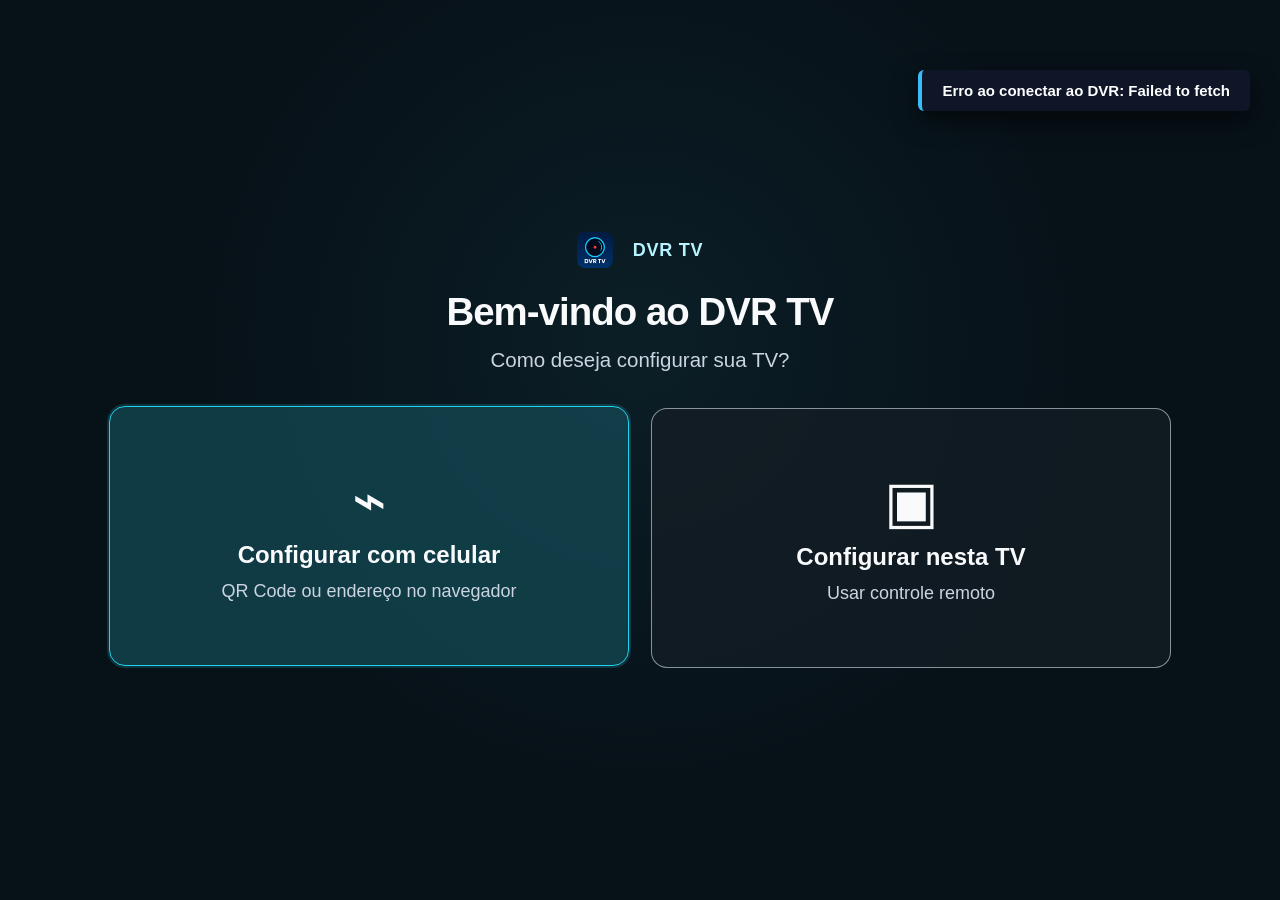
==== index.html @ 320e4579 "feat: menu lateral com icones vetoriais (anexo 1) e expansao completa com realce ciano (anexo 2)" ====
<!DOCTYPE html>
<html lang="pt-BR">
<head>
    <meta charset="UTF-8">
    <meta name="viewport" content="width=1920, height=1080, initial-scale=1.0, user-scalable=no">
    <title>DVR TV - Samsung Smart TV</title>
    <link rel="stylesheet" href="css/style.css">
</head>
<body>
    <!-- Cabeçalho Superior Translúcido Estilo Netflix (Auto-ocultável) -->
    <header class="app-header overlay-header visible" id="app-header">
        <div class="header-left">
            <div class="app-logo-badge" title="DVR TV" aria-label="DVR TV"><img src="images/logo.png" class="app-logo-img" alt="DVR TV"></div>
            <h1 id="dvr-title" class="dvr-title">DVR01Casa • iDS-7216HQHI-M1/XT</h1>
            <div class="connection-status-pill">
                <span id="status-dot" class="status-dot connecting"></span>
                <span id="status-label" class="status-label">Conectando...</span>
                <span id="bandwidth-label" class="bandwidth-label">• 0 KB/s</span>
                <span id="pagination-pill" class="pagination-pill" style="display: none;">Pág. 1/1</span>
            </div>
        </div>
        <div class="header-right">
            <div class="clock-widget">
                <div id="clock-time" class="clock-time">--:--:--</div>
                <div id="clock-date" class="clock-date">--</div>
            </div>
        </div>
    </header>

    <!-- Primeiro acesso: não renderiza câmeras por trás desta etapa -->
    <section id="onboarding-screen" class="onboarding-screen" aria-label="Primeiro acesso">
        <div class="onboarding-brand"><img src="images/logo.png" class="onboarding-logo-img" alt="DVR TV"><span>DVR TV</span></div>
        <h2>Bem-vindo ao DVR TV</h2>
        <p>Como deseja configurar sua TV?</p>
        <div class="onboarding-options">
            <button id="onboarding-mobile" class="onboarding-option is-focused" type="button" tabindex="0">
                <span class="onboarding-option-icon">⌁</span>
                <span class="onboarding-option-title">Configurar com celular</span>
                <span class="onboarding-option-desc">QR Code ou endereço no navegador</span>
            </button>
            <button id="onboarding-tv" class="onboarding-option" type="button" tabindex="0">
                <span class="onboarding-option-icon">▣</span>
                <span class="onboarding-option-title">Configurar nesta TV</span>
                <span class="onboarding-option-desc">Usar controle remoto</span>
            </button>
        </div>
    </section>

    <!-- Área Principal de Exibição (Ocupa a tela inteira em 16:9, sob os menus translúcidos) -->
    <main class="main-container" id="main-container">
        <div id="camera-grid" class="camera-grid layout-4x4">
            <!-- Cards de câmeras gerados dinamicamente via app.js -->
        </div>
    </main>

    <!-- Visualização em Tela Cheia / Câmera Única -->
    <div id="fullscreen-view" class="fullscreen-view" style="display: none;">
        <div class="fullscreen-video-wrapper">
            <div id="fullscreen-player-container" class="fullscreen-player-container">
                <div id="player-loader" class="player-loader">
                    <div class="spinner"></div>
                    <span>Carregando transmissão...</span>
                </div>
            </div>
        </div>

        <!-- Indicador Flutuante Discreto que some após 2.5s -->
        <div id="fs-toast-badge" class="fs-toast-badge">
            <span id="fs-badge-title">Camera 01 (CH 1)</span>
            <span id="fs-badge-sep">•</span>
            <span id="fs-badge-quality" class="fs-tag-fluido">● Fluido</span>
        </div>
    </div>

    <!-- Menu Inferior Translúcido Estilo Netflix (Auto-ocultável com Setas e OK) -->
    <footer id="bottom-menu-bar" class="bottom-menu-bar overlay-footer visible">
        <div class="bottom-menu-actions">
            <button id="btn-bar-menu" class="bar-action-btn" tabindex="0" title="Abrir Menu Principal (Voltar)">
                <span class="bar-icon">☰</span>
                <span class="bar-label">Menu</span>
                <span class="bar-shortcut">VOLTAR</span>
            </button>

            <button id="btn-bar-settings" class="bar-action-btn" tabindex="0" title="Configurações (Tecla Azul)">
                <span class="bar-icon">⚙️</span>
                <span class="bar-label">Configurações</span>
                <span class="btn-pill blue"></span>
            </button>

            <button id="btn-bar-grid" class="bar-action-btn" tabindex="0" title="Mudar Grade (Tecla Verde)">
                <span class="bar-icon">🔲</span>
                <span class="bar-label" id="bar-label-grid">Grade: Auto</span>
                <span class="btn-pill green"></span>
            </button>

            <button id="btn-bar-quality" class="bar-action-btn" tabindex="0" title="Alternar HD/Fluido (Tecla Amarela)">
                <span class="btn-pill yellow"></span>
                <span class="bar-label" id="bar-label-quality">Fluido</span>
            </button>

            <button id="btn-bar-mobile" class="bar-action-btn" tabindex="0" title="Controlar pelo Celular">
                <span class="bar-icon">📱</span>
                <span class="bar-label">Celular QR</span>
            </button>

            <button id="btn-bar-reconnect" class="bar-action-btn" tabindex="0" title="Reconectar ao DVR (Tecla Vermelha)">
                <span class="bar-icon">🔄</span>
                <span class="bar-label">Reconectar</span>
                <span class="btn-pill red"></span>
            </button>

            <button id="btn-bar-help" class="bar-action-btn" tabindex="0" title="Ajuda e Atalhos">
                <span class="bar-icon">❓</span>
                <span class="bar-label">Ajuda</span>
            </button>
        </div>

        <div class="bottom-menu-hint">
            <span class="key-badge">▲ ▼ ◄ ►</span> Navegar &bull; 
            <span class="key-badge">OK</span> Selecionar / Tela Cheia
        </div>
    </footer>

    <!-- Menu Lateral Estilo Netflix (Aberto ao pressionar Voltar na grade) -->
        <!-- Menu Lateral: Trilho de Ícones (Anexo 1) e Menu Completo Expandido (Anexo 2) -->
    <div id="netflix-drawer-wrap" class="netflix-drawer-wrap">
        <div id="drawer-backdrop" class="drawer-backdrop"></div>
        <aside id="netflix-drawer" class="netflix-drawer">
            <nav class="drawer-nav">
                <button class="drawer-item" id="drawer-item-home" tabindex="0" title="Início">
                    <span class="drawer-item-icon">
                        <svg viewBox="0 0 24 24" fill="none" stroke="currentColor" stroke-width="2" stroke-linecap="round" stroke-linejoin="round">
                            <path d="M3 9.5L12 3l9 6.5V20a1.5 1.5 0 0 1-1.5 1.5H15v-6a3 3 0 0 0-6 0v6H4.5A1.5 1.5 0 0 1 3 20V9.5z"/>
                        </svg>
                    </span>
                    <span class="drawer-item-title">Início</span>
                </button>

                <button class="drawer-item" id="drawer-item-cameras" tabindex="0" title="Câmeras">
                    <span class="drawer-item-icon">
                        <svg viewBox="0 0 24 24" fill="none" stroke="currentColor" stroke-width="2" stroke-linecap="round" stroke-linejoin="round">
                            <rect x="2" y="6" width="13" height="12" rx="2.5" ry="2.5"/>
                            <path d="M15 10l5-3.5v11L15 14"/>
                        </svg>
                    </span>
                    <span class="drawer-item-title">Câmeras</span>
                </button>

                <button class="drawer-item" id="drawer-item-grid" tabindex="0" title="Grade">
                    <span class="drawer-item-icon">
                        <svg viewBox="0 0 24 24" fill="none" stroke="currentColor" stroke-width="2" stroke-linecap="round" stroke-linejoin="round">
                            <rect x="3" y="3" width="7" height="7" rx="2"/>
                            <rect x="14" y="3" width="7" height="7" rx="2"/>
                            <rect x="14" y="14" width="7" height="7" rx="2"/>
                            <rect x="3" y="14" width="7" height="7" rx="2"/>
                        </svg>
                    </span>
                    <span class="drawer-item-title">Grade</span>
                </button>

                <button class="drawer-item" id="drawer-item-quality" tabindex="0" title="Qualidade">
                    <span class="drawer-item-icon">
                        <svg viewBox="0 0 24 24" fill="none" stroke="currentColor" stroke-width="2" stroke-linecap="round" stroke-linejoin="round">
                            <rect x="2" y="5" width="20" height="14" rx="3.5"/>
                            <path d="M6 9v6M10 9v6M6 12h4" stroke-width="1.8"/>
                            <path d="M13 9v6h2.2a2.8 2.8 0 0 0 0-6H13z" stroke-width="1.8"/>
                        </svg>
                    </span>
                    <span class="drawer-item-title">Qualidade</span>
                </button>

                <button class="drawer-item" id="drawer-item-mobile" tabindex="0" title="Controlar pelo celular">
                    <span class="drawer-item-icon">
                        <svg viewBox="0 0 24 24" fill="none" stroke="currentColor" stroke-width="2" stroke-linecap="round" stroke-linejoin="round">
                            <rect x="6" y="2.5" width="12" height="19" rx="3.5"/>
                            <circle cx="12" cy="18" r="0.75" fill="currentColor"/>
                        </svg>
                    </span>
                    <span class="drawer-item-title">Controlar pelo celular</span>
                </button>

                <button class="drawer-item" id="drawer-item-settings" tabindex="0" title="Configurações">
                    <span class="drawer-item-icon">
                        <svg viewBox="0 0 24 24" fill="none" stroke="currentColor" stroke-width="2" stroke-linecap="round" stroke-linejoin="round">
                            <circle cx="12" cy="12" r="3.2"/>
                            <path d="M19.4 15a1.65 1.65 0 0 0 .33 1.82l.06.06a2 2 0 0 1 0 2.83 2 2 0 0 1-2.83 0l-.06-.06a1.65 1.65 0 0 0-1.82-.33 1.65 1.65 0 0 0-1 1.51V21a2 2 0 0 1-2 2 2 2 0 0 1-2-2v-.09A1.65 1.65 0 0 0 9 19.4a1.65 1.65 0 0 0-1.82.33l-.06.06a2 2 0 0 1-2.83 0 2 2 0 0 1 0-2.83l.06-.06a1.65 1.65 0 0 0 .33-1.82 1.65 1.65 0 0 0-1.51-1H3a2 2 0 0 1-2-2 2 2 0 0 1 2-2h.09A1.65 1.65 0 0 0 4.6 9a1.65 1.65 0 0 0-.33-1.82l-.06-.06a2 2 0 0 1 0-2.83 2 2 0 0 1 2.83 0l.06.06a1.65 1.65 0 0 0 1.82.33H9a1.65 1.65 0 0 0 1-1.51V3a2 2 0 0 1 2-2 2 2 0 0 1 2 2v.09a1.65 1.65 0 0 0 1 1.51 1.65 1.65 0 0 0 1.82-.33l.06-.06a2 2 0 0 1 2.83 0 2 2 0 0 1 0 2.83l-.06.06a1.65 1.65 0 0 0-.33 1.82V9a1.65 1.65 0 0 0 1.51 1H21a2 2 0 0 1 2 2 2 2 0 0 1-2 2h-.09a1.65 1.65 0 0 0-1.51 1z"/>
                        </svg>
                    </span>
                    <span class="drawer-item-title">Configurações</span>
                </button>

                <button class="drawer-item" id="drawer-item-help" tabindex="0" title="Ajuda">
                    <span class="drawer-item-icon">
                        <svg viewBox="0 0 24 24" fill="none" stroke="currentColor" stroke-width="2" stroke-linecap="round" stroke-linejoin="round">
                            <circle cx="12" cy="12" r="9.5"/>
                            <path d="M9.5 9a2.5 2.5 0 0 1 5 0c0 1.5-2 2-2 3.5"/>
                            <circle cx="12" cy="16.5" r="0.75" fill="currentColor"/>
                        </svg>
                    </span>
                    <span class="drawer-item-title">Ajuda</span>
                </button>

                <button class="drawer-item drawer-item-exit" id="drawer-item-exit" tabindex="0" title="Sair">
                    <span class="drawer-item-icon">
                        <svg viewBox="0 0 24 24" fill="none" stroke="currentColor" stroke-width="2" stroke-linecap="round" stroke-linejoin="round">
                            <circle cx="12" cy="12" r="9.5"/>
                            <line x1="12" y1="8" x2="12" y2="8.01" stroke-width="3"/>
                            <line x1="12" y1="11" x2="12" y2="16"/>
                        </svg>
                    </span>
                    <span class="drawer-item-title">Sair</span>
                </button>
            </nav>
        </aside>
    </div>

    <!-- Modal: Controlar pelo Celular com QR Code -->
    <div id="qrcode-modal" class="modal-overlay" style="display: none;">
        <div class="modal-backdrop" id="qrcode-backdrop"></div>
        <div class="modal-card modal-qr-card">
            <div class="modal-header">
                <div class="modal-title-wrap">
                    <span class="modal-icon">📱</span>
                    <h2>Controle Remoto pelo Celular</h2>
                </div>
                <button type="button" id="btn-close-qrcode" class="btn-close-modal" title="Fechar (Voltar)" tabindex="0">✕</button>
            </div>

            <div class="modal-body qrcode-body">
                <div class="qr-presentation">
                    <div id="qrcode-container" class="qrcode-container">
                        <!-- Gerado via qrcode.min.js -->
                    </div>
                    <div class="qr-info-wrap">
                        <h3>Abra a câmera do celular</h3>
                        <p class="qr-hint">Escaneie o QR Code para abrir o controle remoto virtual no seu smartphone.</p>
                        
                        <div class="qr-address-box">
                            <span class="qr-address-label">Ou digite no navegador do celular:</span>
                            <span id="qr-address-url" class="qr-address-url">http://192.168.100.74:8080/mobile</span>
                        </div>

                        <div class="qr-notice">
                            <span class="notice-icon">ℹ️</span>
                            <span>O celular deve estar na <strong>mesma rede Wi-Fi</strong> da TV.</span>
                        </div>
                    </div>
                </div>
            </div>

            <div class="modal-footer">
                <button type="button" id="btn-dismiss-qrcode" class="modal-btn btn-primary" tabindex="0">
                    <span>Voltar à Grade</span>
                </button>
            </div>
        </div>
    </div>

    <!-- Modal: Ajuda e Atalhos do Controle Remoto -->
    <div id="help-modal" class="modal-overlay" style="display: none;">
        <div class="modal-backdrop" id="help-backdrop"></div>
        <div class="modal-card modal-help-card">
            <div class="modal-header">
                <div class="modal-title-wrap">
                    <span class="modal-icon">❓</span>
                    <h2>Ajuda & Atalhos do Controle Remoto</h2>
                </div>
                <button type="button" id="btn-close-help" class="btn-close-modal" title="Fechar (Voltar)" tabindex="0">✕</button>
            </div>

            <div class="modal-body help-body">
                <div class="help-grid">
                    <div class="help-item">
                        <span class="key-badge">▲ ▼ ◄ ►</span>
                        <div>
                            <strong>Navegação</strong>
                            <p>Move o foco entre as câmeras na grade e pelos botões do menu.</p>
                        </div>
                    </div>

                    <div class="help-item">
                        <span class="key-badge">OK / Enter</span>
                        <div>
                            <strong>Selecionar / Câmera Única</strong>
                            <p>Abre a câmera focada em tela cheia ou confirma o botão ativo.</p>
                        </div>
                    </div>

                    <div class="help-item">
                        <span class="key-badge">VOLTAR (1x)</span>
                        <div>
                            <strong>Abrir Menu Lateral</strong>
                            <p>Na grade principal, 1 toque abre a barra de menu estilo Netflix.</p>
                        </div>
                    </div>

                    <div class="help-item">
                        <span class="key-badge">VOLTAR (2x)</span>
                        <div>
                            <strong>Sair do Aplicativo</strong>
                            <p>Pressione duas vezes seguidas o botão VOLTAR para sair do app.</p>
                        </div>
                    </div>

                    <div class="help-item">
                        <span class="btn-pill yellow"></span>
                        <div>
                            <strong>Tecla Amarela (Y)</strong>
                            <p>Alterna instantaneamente entre modo Fluido e HD 1080p.</p>
                        </div>
                    </div>

                    <div class="help-item">
                        <span class="btn-pill green"></span>
                        <div>
                            <strong>Tecla Verde (G)</strong>
                            <p>Alterna entre as grades quadradas (1x1, 2x2, 3x3, 4x4, etc.).</p>
                        </div>
                    </div>

                    <div class="help-item">
                        <span class="btn-pill red"></span>
                        <div>
                            <strong>Tecla Vermelha (R)</strong>
                            <p>Reconecta e reinicia os canais do DVR Hikvision.</p>
                        </div>
                    </div>

                    <div class="help-item">
                        <span class="btn-pill blue"></span>
                        <div>
                            <strong>Tecla Azul (B)</strong>
                            <p>Abre o painel completo de Configurações.</p>
                        </div>
                    </div>
                </div>
            </div>

            <div class="modal-footer">
                <button type="button" id="btn-dismiss-help" class="modal-btn btn-primary" tabindex="0">
                    <span>Entendi</span>
                </button>
            </div>
        </div>
    </div>

    <!-- Modal de Configurações do DVR -->
    <div id="settings-modal" class="modal-overlay" style="display: none;">
        <div class="modal-backdrop" id="settings-backdrop"></div>
        <div class="modal-card">
            <div class="modal-header">
                <div class="modal-title-wrap">
                    <span class="modal-icon">⚙️</span>
                    <h2>Configurações do DVR</h2>
                </div>
                <button type="button" id="btn-close-modal" class="btn-close-modal" title="Fechar (Voltar)" tabindex="0">✕</button>
            </div>

            <div class="modal-body">
                <div id="cfg-status-banner" class="cfg-status-banner" style="display: none;"></div>
                <div class="form-group">
                    <label for="cfg-ip">Endereço IP do DVR</label>
                    <input type="text" id="cfg-ip" class="form-input" placeholder="ex: 192.168.1.100" autocomplete="off" spellcheck="false" tabindex="0">
                    <span class="input-hint">Endereço IP local do gravador na sua rede</span>
                </div>

                <div class="form-row">
                    <div class="form-group flex-1">
                        <label for="cfg-user">Usuário</label>
                        <input type="text" id="cfg-user" class="form-input" placeholder="ex: admin" autocomplete="off" spellcheck="false" tabindex="0">
                    </div>
                    <div class="form-group flex-1">
                        <label for="cfg-pwd">Senha</label>
                        <div class="password-wrapper">
                            <input type="password" id="cfg-pwd" class="form-input" placeholder="Senha do DVR" autocomplete="off" tabindex="0">
                            <span class="password-lock-icon" title="Senha protegida">🔒</span>
                        </div>
                        <span class="input-hint">Digite apenas se desejar alterá-la</span>
                    </div>
                </div>

                <div class="form-row">
                                    <div class="form-row">
                    <div class="form-group flex-1">
                        <label for="cfg-quality">Qualidade Padrão</label>
                        <select id="cfg-quality" class="form-input form-select" tabindex="0">
                            <option value="sub">Fluido / Sub-stream (Rápido e Estável)</option>
                            <option value="main">HD 1080p / Main-stream (Alta Resolução)</option>
                        </select>
                        <span class="input-hint">Resolução de inicialização do vídeo</span>
                    </div>
                </div>

                <div class="form-group flex-1">
                        <label for="cfg-show-offline">Mostrar Câmeras Sem Sinal</label>
                        <select id="cfg-show-offline" class="form-input form-select" tabindex="0">
                            <option value="true">Sim (Mostrar todas as posições)</option>
                            <option value="false">Não (Ocultar câmeras sem vídeo)</option>
                        </select>
                        <span class="input-hint">Quando "Não", recalcula a grade apenas com câmeras ativas</span>
                    </div>

                    <div class="form-group flex-1">
                        <label for="cfg-grid-mode">Modo de Grade (Apenas Quadradas)</label>
                        <select id="cfg-grid-mode" class="form-input form-select" tabindex="0">
                            <option value="auto">Automático (Quadrada ideal)</option>
                            <option value="1x1">1x1 (1 Câmera)</option>
                            <option value="2x2">2x2 (4 Câmeras)</option>
                            <option value="3x3">3x3 (9 Câmeras)</option>
                            <option value="4x4">4x4 (16 Câmeras)</option>
                            <option value="5x5">5x5 (25 Câmeras)</option>
                            <option value="6x6">6x6 (36 Câmeras)</option>
                        </select>
                        <span class="input-hint">Sempre com mesmo número de linhas e colunas</span>
                    </div>
                </div>

                                <div class="settings-actions-group">
                    <button type="button" id="btn-cfg-reconnect" class="cfg-action-btn" tabindex="0">
                        <span>🔄 Reconectar ao DVR</span>
                    </button>
                    <button type="button" id="btn-cfg-mobile" class="cfg-action-btn" tabindex="0">
                        <span>📱 Controlar pelo Celular (QR)</span>
                    </button>
                    <button type="button" id="btn-cfg-license" class="cfg-action-btn license-btn" tabindex="0">
                        <span>🔑 Ativar / Ver Licença</span>
                    </button>
                </div>

                <div class="advanced-section">
                    <button type="button" id="btn-toggle-advanced" class="btn-toggle-advanced" tabindex="0">
                        <span id="advanced-arrow" class="advanced-arrow">▶</span>
                        <span>Configurações Avançadas (Portas e Sincronização)</span>
                    </button>

                    <div id="advanced-fields" class="advanced-fields" style="display: none;">
                        <div class="form-row">
                            <div class="form-group flex-1">
                                <label for="cfg-http-port">Porta HTTP / Web</label>
                                <input type="number" id="cfg-http-port" class="form-input" placeholder="80" min="1" max="65535" tabindex="0">
                                <span class="input-hint">Padrão: 80 (API ISAPI e fotos)</span>
                            </div>
                            <div class="form-group flex-1">
                                <label for="cfg-rtsp-port">Porta RTSP (Vídeo)</label>
                                <input type="number" id="cfg-rtsp-port" class="form-input" placeholder="554" min="1" max="65535" tabindex="0">
                                <span class="input-hint">Padrão: 554 (transmissão de vídeo)</span>
                            </div>
                        </div>

                        <div class="form-group">
                            <label for="cfg-server-url">Servidor Sync / Mobile</label>
                            <input type="text" id="cfg-server-url" class="form-input" placeholder="192.168.100.74:8080" autocomplete="off" spellcheck="false" tabindex="0">
                            <span class="input-hint">Endereço IP do servidor de controle e QR Code</span>
                        </div>
                    </div>
                </div>
            </div>

            <div class="modal-footer">
                <button type="button" id="btn-save-settings" class="modal-btn btn-primary" tabindex="0">
                    <span>💾 Salvar e Reconectar</span>
                </button>
                <button type="button" id="btn-default-settings" class="modal-btn btn-secondary" tabindex="0">
                    <span>🔄 Restaurar Padrões</span>
                </button>
                <button type="button" id="btn-cancel-settings" class="modal-btn btn-cancel" tabindex="0">
                    <span>✕ Cancelar</span>
                </button>
            </div>
        </div>
    </div>

        <!-- Modal: Ativação de Licença e Identificação da TV -->
    <div id="license-modal" class="modal-overlay" style="display: none;">
        <div class="modal-backdrop" id="license-backdrop"></div>
        <div class="modal-card modal-license-card">
            <div class="modal-header">
                <div class="modal-title-wrap">
                    <span class="modal-icon">🔑</span>
                    <h2>Ativação e Licença da TV</h2>
                </div>
                <button type="button" id="btn-close-license" class="btn-close-modal" title="Fechar" tabindex="0">✕</button>
            </div>

            <div class="modal-body license-body">
                <div class="license-status-banner" id="license-status-banner">
                    <span class="status-indicator-dot" id="lic-status-dot"></span>
                    <div class="status-text-block">
                        <strong id="lic-status-title">Status da Licença: Não Ativado</strong>
                        <p id="lic-status-desc">Esta televisão precisa de uma licença vinculada para monitoramento contínuo.</p>
                    </div>
                </div>

                <div class="license-qr-wrap">
                    <div id="license-qrcode-container" class="qrcode-container"></div>
                    <div class="license-info-details">
                        <div class="info-row">
                            <span class="info-label">Código Temporário:</span>
                            <span class="info-value code-highlight" id="lic-temp-code">--- ---</span>
                        </div>
                        <div class="info-row">
                            <span class="info-label">Fabricante / SO:</span>
                            <span class="info-value" id="lic-tv-os">Samsung Smart TV (Tizen)</span>
                        </div>
                        <div class="info-row">
                            <span class="info-label">Modelo Detectado:</span>
                            <span class="info-value" id="lic-tv-model">Samsung Smart TV</span>
                        </div>
                        <div class="info-row">
                            <span class="info-label">ID do Dispositivo (DUID):</span>
                            <span class="info-value mono-text" id="lic-tv-duid">---</span>
                        </div>
                        <div class="info-row">
                            <span class="info-label">Chave de Licença:</span>
                            <span class="info-value mono-text" id="lic-key-display">Não ativado</span>
                        </div>
                    </div>
                </div>

                <p class="license-instruction">
                    Aponte a câmera do celular para o QR Code para ativar esta televisão no Portal do Instalador utilizando 1 crédito pré-pago.
                </p>
            </div>

            <div class="modal-footer">
                <button type="button" id="btn-refresh-license" class="modal-btn btn-secondary" tabindex="0">
                    <span>🔄 Verificar Ativação</span>
                </button>
                <button type="button" id="btn-dismiss-license" class="modal-btn btn-primary" tabindex="0">
                    <span>Voltar</span>
                </button>
            </div>
        </div>
    </div>

    <!-- Toast de Notificação -->
    <div id="toast-notification" class="toast-notification"></div>

    <!-- Scripts da Aplicação -->
    <script src="js/sha256.js"></script>
    <script src="js/qrcode.min.js"></script>
    <script src="js/dvr-api.js"></script>
    <script src="js/avplayer.js"></script>
    <script src="js/remote-keys.js"></script>
    <script src="js/app.js"></script>
</body>
</html>
---- css/style.css ----
﻿/* ==========================================================================
   DVR TV - Estilos para Samsung Smart TV e PC (1080p Nativo)
   ========================================================================== */

* {
    box-sizing: border-box;
    margin: 0;
    padding: 0;
    user-select: none;
    -webkit-user-select: none;
}

html, body {
    width: 100%;
    height: 100%;
    overflow: hidden;
    background-color: #0b0f17;
    color: #e2e8f0;
    font-family: 'Segoe UI', -apple-system, BlinkMacSystemFont, Roboto, sans-serif;
    display: flex;
    flex-direction: column;
}

/* Header Superior */
.app-header {
    height: 56px;
    min-height: 56px;
    background: linear-gradient(180deg, rgba(17, 24, 39, 0.98) 0%, rgba(15, 20, 30, 0.9) 100%);
    border-bottom: 2px solid #1e293b;
    display: flex;
    align-items: center;
    justify-content: space-between;
    padding: 0 24px;
    z-index: 10;
}

.header-left {
    display: flex;
    align-items: center;
    gap: 14px;
}

.app-logo {
    width: 32px;
    height: 32px;
    background: linear-gradient(135deg, #0284c7 0%, #0369a1 100%);
    border-radius: 6px;
    display: flex;
    align-items: center;
    justify-content: center;
    font-weight: 800;
    font-size: 15px;
    color: #ffffff;
    box-shadow: 0 0 12px rgba(2, 132, 199, 0.5);
}

.dvr-title {
    font-size: 20px;
    font-weight: 700;
    letter-spacing: 0.5px;
    color: #f8fafc;
}

.connection-status {
    display: flex;
    align-items: center;
    gap: 8px;
    background: rgba(30, 41, 59, 0.7);
    padding: 4px 12px;
    border-radius: 16px;
    font-size: 13px;
    font-weight: 600;
    border: 1px solid rgba(255, 255, 255, 0.08);
}

.status-dot {
    width: 9px;
    height: 9px;
    border-radius: 50%;
    background-color: #94a3b8;
}

.status-dot.connected {
    background-color: #10b981;
    box-shadow: 0 0 8px #10b981;
}

.status-dot.connecting {
    background-color: #f59e0b;
    animation: pulse 1s infinite alternate;
}

.status-dot.error {
    background-color: #ef4444;
}

@keyframes pulse {
    0% { opacity: 0.4; }
    100% { opacity: 1; }
}

.header-right {
    display: flex;
    align-items: center;
    gap: 16px;
}

/* Botão de Configurações no Header */
.btn-settings {
    display: flex;
    align-items: center;
    gap: 8px;
    background: rgba(30, 41, 59, 0.85);
    border: 1px solid rgba(56, 189, 248, 0.35);
    color: #e2e8f0;
    padding: 6px 14px;
    border-radius: 6px;
    font-size: 13px;
    font-weight: 600;
    cursor: pointer;
    transition: all 0.15s ease;
    outline: none;
}

.btn-settings:hover, .btn-settings.focused {
    background: #0284c7;
    color: #ffffff;
    border-color: #00d2ff;
    box-shadow: 0 0 16px rgba(0, 210, 255, 0.85), inset 0 0 6px rgba(0, 210, 255, 0.4);
    transform: scale(1.05);
}

.icon-gear {
    font-size: 15px;
}

.clock-widget {
    text-align: right;
}

.clock-time {
    font-size: 22px;
    font-weight: 700;
    color: #38bdf8;
    letter-spacing: 1px;
}

.clock-date {
    font-size: 12px;
    color: #94a3b8;
    text-transform: capitalize;
}

/* Área Principal (Grid de Câmeras) */
.main-container {
    flex: 1;
    padding: 8px 12px;
    overflow: hidden;
    position: relative;
    display: flex;
}

.camera-grid {
    display: grid;
    gap: 6px;
    width: 100%;
    height: 100%;
}

.camera-grid.layout-1x1 {
    grid-template-columns: 1fr;
    grid-template-rows: 1fr;
}

.camera-grid.layout-2x2 {
    grid-template-columns: repeat(2, 1fr);
    grid-template-rows: repeat(2, 1fr);
    gap: 8px;
}

.camera-grid.layout-3x3 {
    grid-template-columns: repeat(3, 1fr);
    grid-template-rows: repeat(3, 1fr);
    gap: 8px;
}

.camera-grid.layout-4x4 {
    grid-template-columns: repeat(4, 1fr);
    grid-template-rows: repeat(4, 1fr);
    gap: 6px;
}

.camera-card {
    background-color: #101622;
    border-radius: 6px;
    border: 2px solid #1e293b;
    overflow: hidden;
    position: relative;
    cursor: pointer;
    display: flex;
    transition: transform 0.12s ease, border-color 0.12s ease, box-shadow 0.12s ease;
}

.camera-card.focused {
    border: 3.5px solid #00f0ff !important;
    box-shadow: 0 0 22px rgba(0, 240, 255, 0.95), inset 0 0 8px rgba(0, 240, 255, 0.5);
    transform: scale(1.035);
    z-index: 25;
}

.camera-card.focused .camera-overlay-top {
    border-left: 3px solid #00f0ff;
    background: rgba(0, 240, 255, 0.25);
    backdrop-filter: blur(4px);
}

.camera-card.focused .cam-badge-id {
    color: #ffffff;
    background: #0284c7;
    padding: 1px 5px;
    border-radius: 3px;
    box-shadow: 0 0 8px rgba(2, 132, 199, 0.8);
}

.card-video-wrap {
    width: 100%;
    height: 100%;
    position: relative;
    background-color: #05080f;
    display: flex;
    align-items: center;
    justify-content: center;
    overflow: hidden;
}

.camera-img {
    width: 100%;
    height: 100%;
    object-fit: fill;
    display: block;
}

.camera-overlay-top {
    position: absolute;
    top: 4px;
    left: 6px;
    display: flex;
    align-items: center;
    gap: 5px;
    background: rgba(0, 0, 0, 0.75);
    backdrop-filter: blur(3px);
    padding: 2px 6px;
    border-radius: 4px;
    border-left: 3px solid #0284c7;
    pointer-events: none;
}

.cam-badge-id {
    font-size: 11px;
    font-weight: 800;
    color: #38bdf8;
}

.cam-name {
    font-size: 11px;
    font-weight: 600;
    color: #f1f5f9;
    white-space: nowrap;
    overflow: hidden;
    text-overflow: ellipsis;
    max-width: 140px;
}

.camera-overlay-bottom {
    position: absolute;
    bottom: 4px;
    left: 6px;
    right: 6px;
    display: flex;
    justify-content: space-between;
    align-items: center;
    pointer-events: none;
}

.cam-status {
    font-size: 10px;
    font-weight: 700;
    padding: 1px 5px;
    border-radius: 3px;
    letter-spacing: 0.5px;
}

.cam-status.online {
    background-color: rgba(16, 185, 129, 0.85);
    color: #ffffff;
}

.cam-status.offline {
    background-color: rgba(239, 68, 68, 0.85);
    color: #ffffff;
}

.cam-res {
    background: rgba(0, 0, 0, 0.7);
    padding: 1px 5px;
    border-radius: 3px;
    font-size: 10px;
    color: #94a3b8;
    font-weight: 600;
}
/* Modo Visualização Individualizada (Estrutura Vertical: Vídeo Proporcional Acima, Menu Discreto Abaixo) */
.fullscreen-view {
    position: fixed;
    top: 0;
    left: 0;
    width: 100vw;
    height: 100vh;
    background-color: #000000;
    z-index: 25;
    display: none;
    align-items: center;
    justify-content: center;
    overflow: hidden;
}

.fullscreen-video-wrapper {
    position: absolute;
    top: 0;
    left: 0;
    width: 100vw !important;
    height: 100vh !important;
    display: flex !important;
    align-items: center !important;
    justify-content: center !important;
    padding: 0 !important;
    margin: 0 !important;
    overflow: hidden !important;
    background-color: #000000 !important;
    box-sizing: border-box !important;
}

.fullscreen-player-container {
    position: relative !important;
    width: 100vw !important;
    height: 100vh !important;
    max-width: 100vw !important;
    max-height: 100vh !important;
    display: flex !important;
    align-items: center !important;
    justify-content: center !important;
    background-color: #000000 !important;
    border-radius: 0 !important;
    border: none !important;
    box-shadow: none !important;
    overflow: hidden !important;
    box-sizing: border-box !important;
}

.avplay-fallback-img,
.fullscreen-player-container object {
    width: 100vw !important;
    height: 100vh !important;
    max-width: 100vw !important;
    max-height: 100vh !important;
    object-fit: fill !important; /* Proporção 16:9 widescreen ocupando 100% da tela de ponta a ponta sem faixas pretas */
    display: block !important;
}

/* Barra Inferior Discreta (Abaixo da imagem - NUNCA fica por cima do vídeo) */
.fullscreen-bottom-bar {
    height: 54px;
    min-height: 54px;
    background: linear-gradient(180deg, #0d1422 0%, #070b13 100%);
    border-top: 1px solid #1e293b;
    display: flex;
    align-items: center;
    justify-content: space-between;
    padding: 0 28px;
    z-index: 10;
    box-sizing: border-box;
}

.fs-bottom-left {
    display: flex;
    align-items: center;
}

.fs-cam-info {
    display: flex;
    flex-direction: row;
    align-items: center;
    gap: 12px;
}

.fs-cam-title {
    font-size: 16px;
    font-weight: 700;
    color: #f8fafc;
    letter-spacing: 0.3px;
}

.fs-quality-tag {
    display: inline-flex;
    align-items: center;
    gap: 6px;
    font-size: 12px;
    font-weight: 700;
    letter-spacing: 0.5px;
    padding: 3px 10px;
    border-radius: 12px;
    line-height: 1;
}

.fs-quality-dot {
    width: 7px;
    height: 7px;
    border-radius: 50%;
    display: inline-block;
}

/* Cores Diferenciadas para Fluido e HD logo após a legenda */
.fs-quality-tag.quality-fluido {
    color: #10b981; /* Verde esmeralda */
    background: rgba(16, 185, 129, 0.15);
    border: 1px solid rgba(16, 185, 129, 0.45);
}
.fs-quality-tag.quality-fluido .fs-quality-dot {
    background-color: #10b981;
    box-shadow: 0 0 8px #10b981;
}

.fs-quality-tag.quality-hd {
    color: #38bdf8; /* Azul ciano */
    background: rgba(56, 189, 248, 0.15);
    border: 1px solid rgba(56, 189, 248, 0.45);
}
.fs-quality-tag.quality-hd .fs-quality-dot {
    background-color: #38bdf8;
    box-shadow: 0 0 8px #38bdf8;
}

.fs-bottom-right {
    display: flex;
    align-items: center;
    gap: 22px;
}

.fs-menu-item {
    display: flex;
    align-items: center;
    gap: 6px;
    font-size: 13px;
    color: #94a3b8;
    font-weight: 500;
}

.fs-hint-key {
    background: #1e293b;
    border: 1px solid #334155;
    padding: 2px 7px;
    border-radius: 4px;
    font-weight: 700;
    color: #cbd5e1;
    font-size: 11px;
}

.fs-hint-key.key-yellow {
    color: #f59e0b;
    border-color: rgba(245, 158, 11, 0.4);
}

/* Spinner de Buffering */
.player-loader {
    position: absolute;
    top: 50%;
    left: 50%;
    transform: translate(-50%, -50%);
    display: none;
    flex-direction: column;
    align-items: center;
    gap: 12px;
    background: rgba(0, 0, 0, 0.75);
    padding: 20px 32px;
    border-radius: 10px;
}

.spinner {
    width: 40px;
    height: 40px;
    border: 4px solid rgba(255, 255, 255, 0.1);
    border-left-color: #38bdf8;
    border-radius: 50%;
    animation: spin 1s linear infinite;
}

@keyframes spin {
    to { transform: rotate(360deg); }
}

/* ==========================================================================
   MODAL DE CONFIGURAÇÕES
   ========================================================================== */
.settings-modal {
    position: fixed;
    top: 0;
    left: 0;
    width: 100vw;
    height: 100vh;
    z-index: 500;
    display: flex;
    align-items: center;
    justify-content: center;
}

.settings-backdrop {
    position: absolute;
    top: 0;
    left: 0;
    width: 100%;
    height: 100%;
    background: rgba(5, 8, 15, 0.85);
    backdrop-filter: blur(8px);
}

.settings-card {
    position: relative;
    width: 720px;
    max-width: 90vw;
    background: #0f172a;
    border: 2px solid #334155;
    border-radius: 12px;
    box-shadow: 0 20px 50px rgba(0, 0, 0, 0.8), 0 0 25px rgba(2, 132, 199, 0.25);
    display: flex;
    flex-direction: column;
    overflow: hidden;
    z-index: 10;
    animation: modalFadeIn 0.2s ease-out;
}

@keyframes modalFadeIn {
    from { opacity: 0; transform: scale(0.96); }
    to { opacity: 1; transform: scale(1); }
}

.settings-header {
    padding: 18px 24px;
    background: #1e293b;
    border-bottom: 1px solid #334155;
    display: flex;
    align-items: center;
    justify-content: space-between;
}

.settings-title-wrap {
    display: flex;
    align-items: center;
    gap: 12px;
}

.settings-icon {
    font-size: 24px;
}

.settings-header h2 {
    font-size: 20px;
    font-weight: 700;
    color: #f8fafc;
}

.btn-close-modal {
    background: transparent;
    border: 1px solid transparent;
    color: #94a3b8;
    font-size: 20px;
    cursor: pointer;
    padding: 4px 10px;
    border-radius: 6px;
    line-height: 1;
    outline: none;
    transition: all 0.15s ease;
}

.btn-close-modal:hover, .btn-close-modal.focused {
    color: #ffffff;
    background: #ef4444;
    border-color: #f87171;
    box-shadow: 0 0 10px rgba(239, 68, 68, 0.5);
}

.settings-body {
    padding: 24px;
    display: flex;
    flex-direction: column;
    gap: 16px;
    max-height: 72vh;
    overflow-y: auto;
}

.settings-section {
    display: flex;
    flex-direction: column;
    gap: 14px;
}

.form-group {
    display: flex;
    flex-direction: column;
    gap: 6px;
}

.form-group label {
    font-size: 13px;
    font-weight: 600;
    color: #cbd5e1;
    text-transform: uppercase;
    letter-spacing: 0.5px;
}

.form-row {
    display: flex;
    gap: 16px;
}

.flex-1 {
    flex: 1;
}

.form-input {
    background: #1e293b;
    border: 2px solid #334155;
    border-radius: 6px;
    padding: 10px 14px;
    font-size: 16px;
    color: #ffffff;
    outline: none;
    font-family: inherit;
    transition: all 0.15s ease;
}

.form-input:focus, .form-input.focused {
    border-color: #00d2ff;
    background: #0b1329;
    box-shadow: 0 0 14px rgba(0, 210, 255, 0.65);
}

.input-hint {
    font-size: 12px;
    color: #64748b;
}

.password-wrapper {
    position: relative;
    display: flex;
    align-items: center;
}

.password-wrapper .form-input {
    width: 100%;
    padding-right: 42px;
}

.password-lock-icon {
    position: absolute;
    right: 14px;
    font-size: 16px;
    color: #64748b;
    pointer-events: none;
    user-select: none;
}

/* Seção Avançada */
.advanced-section {
    background: #131c2e;
    border: 1px dashed #334155;
    border-radius: 8px;
    padding: 12px;
    margin-top: 4px;
}

.btn-toggle-advanced {
    width: 100%;
    background: transparent;
    border: none;
    color: #38bdf8;
    font-size: 14px;
    font-weight: 600;
    text-align: left;
    cursor: pointer;
    display: flex;
    align-items: center;
    gap: 8px;
    padding: 6px 8px;
    border-radius: 4px;
    outline: none;
    transition: all 0.15s ease;
}

.btn-toggle-advanced:hover, .btn-toggle-advanced.focused {
    background: rgba(56, 189, 248, 0.15);
    color: #7dd3fc;
    box-shadow: 0 0 10px rgba(56, 189, 248, 0.35);
}

.advanced-arrow {
    font-size: 11px;
    display: inline-block;
    transition: transform 0.2s ease;
}

.advanced-arrow.open {
    transform: rotate(90deg);
}

.advanced-fields {
    padding-top: 14px;
    border-top: 1px solid rgba(255, 255, 255, 0.05);
    margin-top: 10px;
}

.settings-footer {
    padding: 18px 24px;
    background: #111827;
    border-top: 1px solid #1f2937;
    display: flex;
    justify-content: flex-end;
    gap: 12px;
}

.modal-btn {
    padding: 10px 18px;
    border-radius: 6px;
    font-size: 14px;
    font-weight: 700;
    cursor: pointer;
    border: 2px solid transparent;
    transition: all 0.15s ease;
    display: flex;
    align-items: center;
    gap: 6px;
    outline: none;
}

.modal-btn.btn-primary {
    background: #0284c7;
    color: #ffffff;
    border-color: #0369a1;
}

.modal-btn.btn-primary:hover, .modal-btn.btn-primary.focused {
    background: #0369a1;
    border-color: #00d2ff;
    box-shadow: 0 0 16px rgba(0, 210, 255, 0.75);
    transform: scale(1.02);
}

.modal-btn.btn-secondary {
    background: #334155;
    color: #e2e8f0;
    border-color: #475569;
}

.modal-btn.btn-secondary:hover, .modal-btn.btn-secondary.focused {
    background: #475569;
    border-color: #94a3b8;
    box-shadow: 0 0 12px rgba(148, 163, 184, 0.55);
    transform: scale(1.02);
}

.modal-btn.btn-cancel {
    background: transparent;
    color: #94a3b8;
    border-color: #334155;
}

.modal-btn.btn-cancel:hover, .modal-btn.btn-cancel.focused {
    background: #1f2937;
    color: #f1f5f9;
    border-color: #64748b;
    transform: scale(1.02);
}

/* Rodapé com Legenda do Controle Remoto Samsung */
.remote-legend-footer {
    height: 44px;
    min-height: 44px;
    background-color: #0f141f;
    border-top: 2px solid #1e293b;
    display: flex;
    align-items: center;
    justify-content: center;
    gap: 28px;
    padding: 0 20px;
    z-index: 10;
}

.legend-item {
    display: flex;
    align-items: center;
    gap: 6px;
    font-size: 13px;
    font-weight: 500;
    color: #cbd5e1;
}

.btn-pill {
    width: 16px;
    height: 16px;
    border-radius: 50%;
    display: inline-block;
}

.btn-pill.red { background-color: #ef4444; box-shadow: 0 0 6px rgba(239, 68, 68, 0.6); }
.btn-pill.green { background-color: #10b981; box-shadow: 0 0 6px rgba(16, 185, 129, 0.6); }
.btn-pill.yellow { background-color: #f59e0b; box-shadow: 0 0 6px rgba(245, 158, 11, 0.6); }
.btn-pill.blue { background-color: #3b82f6; box-shadow: 0 0 6px rgba(59, 130, 246, 0.6); }

.key-badge {
    background: #1e293b;
    border: 1px solid #334155;
    padding: 2px 6px;
    border-radius: 4px;
    font-size: 11px;
    font-weight: 700;
    color: #94a3b8;
}

/* Toast de Notificação */
.toast-notification {
    position: fixed;
    top: 70px;
    right: 30px;
    background: rgba(15, 23, 42, 0.95);
    border-left: 4px solid #38bdf8;
    color: #ffffff;
    padding: 12px 20px;
    border-radius: 6px;
    font-size: 15px;
    font-weight: 600;
    box-shadow: 0 10px 25px rgba(0, 0, 0, 0.5);
    transform: translateY(-40px);
    opacity: 0;
    pointer-events: none;
    transition: transform 0.25s ease, opacity 0.25s ease;
    z-index: 600;
}

.toast-notification.show {
    transform: translateY(0);
    opacity: 1;
}


/* ==========================================================================
   NOVOS LAYOUTS DE GRADE QUADRADA E SLOTS VAZIOS (5x5 e 6x6)
   ========================================================================== */
.camera-grid.layout-5x5 {
    grid-template-columns: repeat(5, 1fr);
    grid-template-rows: repeat(5, 1fr);
    gap: 4px;
}

.camera-grid.layout-6x6 {
    grid-template-columns: repeat(6, 1fr);
    grid-template-rows: repeat(6, 1fr);
    gap: 4px;
}

.camera-card.empty-slot {
    background-color: #000000 !important;
    border: none !important;
    box-shadow: none !important;
    cursor: default !important;
    pointer-events: none !important;
    transform: none !important;
}

.camera-card.offline-card {
    background-color: #000000;
}
.camera-card.offline-card .card-video-wrap {
    background-color: #000000;
}
.camera-card.offline-card .cam-status.offline {
    background: rgba(239, 68, 68, 0.25);
    color: #ef4444;
    border: 1px solid rgba(239, 68, 68, 0.4);
}

/* ==========================================================================
   TELA CHEIA REAL (SEM CABEÇALHO, SEM MENUS PERMANENTES)
   ========================================================================== */
.fs-toast-badge {
    position: absolute;
    top: 24px;
    left: 28px;
    background: rgba(15, 23, 42, 0.85);
    backdrop-filter: blur(8px);
    border: 1px solid rgba(56, 189, 248, 0.4);
    padding: 8px 18px;
    border-radius: 20px;
    display: flex;
    align-items: center;
    gap: 10px;
    font-size: 15px;
    font-weight: 700;
    color: #ffffff;
    box-shadow: 0 8px 24px rgba(0, 0, 0, 0.6);
    opacity: 0;
    pointer-events: none;
    transition: opacity 0.3s ease;
    z-index: 150;
}

.fs-toast-badge.show {
    opacity: 1;
}

.fs-tag-fluido {
    color: #10b981;
    font-size: 13px;
    font-weight: 700;
}

.fs-tag-hd {
    color: #38bdf8;
    font-size: 13px;
    font-weight: 700;
}

/* ==========================================================================
   MENU INFERIOR AUTO-OCULTÁVEL
   ========================================================================== */
.bottom-menu-bar {
    position: fixed;
    bottom: 0;
    left: 0;
    right: 0;
    height: 58px;
    background: linear-gradient(180deg, rgba(15, 20, 31, 0.95) 0%, rgba(10, 14, 22, 0.98) 100%);
    border-top: 2px solid #1e293b;
    display: flex;
    align-items: center;
    justify-content: space-between;
    padding: 0 24px;
    z-index: 50;
    opacity: 0;
    transform: translateY(12px);
    pointer-events: none;
    transition: opacity 0.35s ease, transform 0.35s ease;
}

.bottom-menu-bar.visible {
    opacity: 1;
    transform: translateY(0);
    pointer-events: auto;
}

.bottom-menu-actions {
    display: flex;
    align-items: center;
    gap: 10px;
}

.bar-action-btn {
    background: #162032;
    border: 1.5px solid #2d3b55;
    color: #f1f5f9;
    padding: 6px 14px;
    border-radius: 8px;
    font-size: 13px;
    font-weight: 600;
    cursor: pointer;
    display: flex;
    align-items: center;
    gap: 8px;
    outline: none;
    transition: all 0.15s ease;
}

.bar-action-btn:focus,
.bar-action-btn.focused {
    border-color: #00f0ff !important;
    background: #0284c7 !important;
    color: #ffffff !important;
    box-shadow: 0 0 16px rgba(0, 240, 255, 0.8) !important;
    transform: scale(1.06);
    z-index: 55;
}

.bar-shortcut {
    font-size: 10px;
    background: #0b0f17;
    color: #94a3b8;
    padding: 2px 6px;
    border-radius: 4px;
    border: 1px solid #334155;
}

.bottom-menu-hint {
    display: flex;
    align-items: center;
    gap: 8px;
    font-size: 12px;
    font-weight: 600;
    color: #94a3b8;
}

/* ==========================================================================
   MENU DE NAVEGAÇÃO ESTILO NETFLIX (DRAWER LATERAL)
   ========================================================================== */
.netflix-drawer-wrap {
    position: fixed;
    top: 0;
    left: 0;
    width: 100vw;
    height: 100vh;
    z-index: 500;
    display: none;
    pointer-events: auto;
}

.drawer-backdrop {
    position: absolute;
    top: 0;
    left: 0;
    width: 100%;
    height: 100%;
    background: rgba(3, 7, 18, 0.78);
    backdrop-filter: blur(14px);
    -webkit-backdrop-filter: blur(14px);
}

.netflix-drawer {
    position: relative;
    width: 440px;
    max-width: 85vw;
    height: 100vh;
    background: linear-gradient(180deg, rgba(15, 23, 42, 0.98) 0%, rgba(9, 14, 26, 0.98) 100%);
    border-right: 1px solid rgba(56, 189, 248, 0.3);
    box-shadow: 25px 0 60px rgba(0, 0, 0, 0.85);
    display: flex;
    flex-direction: column;
    padding: 28px 24px;
    z-index: 510;
    animation: drawerSlideIn 0.25s cubic-bezier(0.16, 1, 0.3, 1);
    box-sizing: border-box;
}

@keyframes drawerSlideIn {
    from {
        transform: translateX(-100%);
        opacity: 0.8;
    }
    to {
        transform: translateX(0);
        opacity: 1;
    }
}

.drawer-header {
    display: flex;
    align-items: center;
    gap: 16px;
    padding-bottom: 22px;
    border-bottom: 1px solid rgba(56, 189, 248, 0.15);
    margin-bottom: 20px;
}

.drawer-logo-badge {
    background: linear-gradient(135deg, #0284c7 0%, #0369a1 100%);
    color: #ffffff;
    font-size: 20px;
    font-weight: 900;
    padding: 8px 16px;
    border-radius: 10px;
    box-shadow: 0 0 16px rgba(2, 132, 199, 0.6);
}

.drawer-header-text h2 {
    font-size: 22px;
    font-weight: 800;
    color: #ffffff;
    letter-spacing: 0.5px;
    margin: 0;
}

.drawer-header-text span {
    font-size: 13px;
    color: #94a3b8;
    margin-top: 3px;
    display: block;
}

.drawer-nav {
    display: flex;
    flex-direction: column;
    gap: 10px;
    flex: 1;
    overflow-y: auto;
}

.drawer-item {
    background: rgba(30, 41, 59, 0.45);
    border: 2px solid transparent;
    border-left: 4px solid transparent;
    border-radius: 10px;
    padding: 14px 18px;
    display: flex;
    align-items: center;
    gap: 16px;
    color: #e2e8f0;
    text-align: left;
    cursor: pointer;
    outline: none;
    transition: all 0.18s cubic-bezier(0.16, 1, 0.3, 1);
    box-sizing: border-box;
}

.drawer-item:focus,
.drawer-item.focused {
    border-color: #38bdf8 !important;
    border-left: 6px solid #00f0ff !important;
    background: linear-gradient(90deg, rgba(14, 165, 233, 0.28) 0%, rgba(15, 23, 42, 0.85) 100%) !important;
    box-shadow: 0 0 22px rgba(0, 240, 255, 0.45), inset 0 0 12px rgba(56, 189, 248, 0.2) !important;
    transform: translateX(10px) scale(1.02);
    color: #ffffff !important;
}

.drawer-item-icon {
    font-size: 24px;
    display: flex;
    align-items: center;
    justify-content: center;
}

.drawer-item-content {
    flex: 1;
    display: flex;
    flex-direction: column;
}

.drawer-item-title {
    font-size: 16px;
    font-weight: 700;
    color: #ffffff;
}

.drawer-item-desc {
    font-size: 12px;
    color: #94a3b8;
    margin-top: 3px;
}

.drawer-badge {
    background: #0284c7;
    color: #ffffff;
    font-size: 13px;
    font-weight: 700;
    padding: 4px 12px;
    border-radius: 14px;
    box-shadow: 0 0 8px rgba(2, 132, 199, 0.5);
}

.drawer-item-exit {
    margin-top: auto;
    border-top: 1px solid rgba(239, 68, 68, 0.25);
    background: rgba(239, 68, 68, 0.12);
    border-left: 4px solid rgba(239, 68, 68, 0.4);
}

.drawer-item-exit:focus,
.drawer-item-exit.focused {
    background: rgba(239, 68, 68, 0.35) !important;
    border-left: 6px solid #ef4444 !important;
    box-shadow: 0 0 24px rgba(239, 68, 68, 0.6) !important;
}

.drawer-footer {
    padding-top: 18px;
    border-top: 1px solid rgba(56, 189, 248, 0.15);
    margin-top: 12px;
    font-size: 12px;
    color: #94a3b8;
    text-align: center;
}

/* ==========================================================================\n+   DVR TV - CAMADA VISUAL APROVADA\n+   Primeiro acesso sem câmeras, trilho lateral compacto e sem menu inferior.\n+   ========================================================================== */
.app-logo-badge {
    width: 38px;
    height: 38px;
    border-radius: 8px;
    display: flex;
    align-items: center;
    justify-content: center;
    background: #08bce9;
    box-shadow: none;
}

.brand-lens-mark {
    position: relative;
    display: inline-block;
    width: 24px;
    height: 24px;
    border: 3px solid #e8fbff;
    border-radius: 50%;
}

.brand-lens-mark:after {
    content: '';
    position: absolute;
    width: 7px;
    height: 7px;
    left: 6px;
    top: 6px;
    border-radius: 50%;
    background: #f0444b;
}

.brand-lens-mark:before {
    content: '';
    position: absolute;
    width: 7px;
    height: 13px;
    right: -4px;
    top: 2px;
    border-right: 3px solid #e8fbff;
    border-radius: 50%;
}

.onboarding-active .app-header,
.onboarding-active .main-container,
.onboarding-active .netflix-drawer-wrap,
.onboarding-active .bottom-menu-bar {
    visibility: hidden;
}

.onboarding-screen {
    position: fixed;
    inset: 0;
    z-index: 200;
    display: flex;
    flex-direction: column;
    align-items: center;
    justify-content: center;
    gap: 14px;
    padding: 64px 8vw;
    background: radial-gradient(circle at 50% 38%, rgba(20, 56, 66, .34), transparent 52%), #071118;
    color: #f8fafc;
}

.onboarding-brand {
    display: flex;
    align-items: center;
    gap: 10px;
    margin-bottom: 8px;
    color: #b8f4ff;
    font-size: 18px;
    font-weight: 700;
    letter-spacing: .04em;
}

.onboarding-brand .brand-lens-mark { width: 30px; height: 30px; border-width: 3px; }
.onboarding-brand .brand-lens-mark:after { left: 8px; top: 8px; }
.onboarding-brand .brand-lens-mark:before { top: 4px; }
.onboarding-screen h2 { font-size: clamp(32px, 3vw, 54px); letter-spacing: -.025em; font-weight: 750; }
.onboarding-screen > p { font-size: clamp(20px, 1.6vw, 30px); color: #cbd5e1; margin-bottom: 22px; }

.onboarding-options {
    display: grid;
    grid-template-columns: repeat(2, minmax(360px, 520px));
    gap: 22px;
}

.onboarding-option {
    min-height: 260px;
    padding: 32px 28px;
    border: 1px solid rgba(226, 232, 240, .58);
    border-radius: 16px;
    background: rgba(20, 30, 38, .76);
    color: #f8fafc;
    display: flex;
    flex-direction: column;
    align-items: center;
    justify-content: center;
    gap: 12px;
    text-align: center;
    outline: none;
    transition: border-color .18s ease, background .18s ease, transform .18s ease;
}

.onboarding-option.is-focused,
.onboarding-option:focus {
    border-color: #22d3ee;
    background: rgba(20, 75, 87, .72);
    box-shadow: 0 0 0 2px rgba(34, 211, 238, .18);
    transform: translateY(-2px);
}

.onboarding-option-icon { font-size: 58px; line-height: 1; color: #f8fafc; }
.onboarding-option-title { font-size: 24px; font-weight: 750; }
.onboarding-option-desc { font-size: 18px; color: #cbd5e1; }

/* ==========================================================================
   MENU LATERAL: TRILHO RECOLHIDO (ANEXO 1) E EXPANDIDO COMPLETO (ANEXO 2)
   ========================================================================== */
.netflix-drawer-wrap {
    position: fixed !important;
    top: 0 !important;
    left: 0 !important;
    height: 100vh !important;
    width: auto !important;
    z-index: 500 !important;
    display: flex !important;
    pointer-events: none !important;
    transition: opacity 0.3s ease;
}

.netflix-drawer-wrap .drawer-backdrop {
    display: none !important;
}

.netflix-drawer {
    width: 68px !important;
    max-width: none !important;
    height: 100vh !important;
    background: rgba(9, 14, 23, 0.75) !important;
    border-right: 1px solid rgba(255, 255, 255, 0.08) !important;
    box-shadow: 10px 0 35px rgba(0, 0, 0, 0.5) !important;
    backdrop-filter: blur(20px) !important;
    -webkit-backdrop-filter: blur(20px) !important;
    display: flex !important;
    flex-direction: column !important;
    justify-content: flex-start !important;
    padding: 28px 10px !important;
    box-sizing: border-box !important;
    pointer-events: auto !important;
    transition: width 0.28s cubic-bezier(0.16, 1, 0.3, 1), background 0.28s ease, box-shadow 0.28s ease !important;
    overflow: hidden !important;
    animation: none !important;
}

/* Quando o menu está selecionado / aberto (Anexo 2) ou no hover */
.netflix-drawer-wrap.is-open .netflix-drawer,
.netflix-drawer:hover {
    width: 270px !important;
    background: rgba(8, 14, 23, 0.90) !important;
    border-right: 1px solid rgba(56, 189, 248, 0.28) !important;
    box-shadow: 25px 0 60px rgba(0, 0, 0, 0.75) !important;
}

.drawer-nav {
    display: flex !important;
    flex-direction: column !important;
    gap: 12px !important;
    width: 100% !important;
    overflow: visible !important;
}

.drawer-item {
    display: flex !important;
    align-items: center !important;
    width: 100% !important;
    height: 50px !important;
    padding: 0 10px !important;
    border-radius: 10px !important;
    border: 1.5px solid transparent !important;
    background: transparent !important;
    color: #ffffff !important;
    cursor: pointer !important;
    outline: none !important;
    transition: all 0.2s cubic-bezier(0.16, 1, 0.3, 1) !important;
    box-sizing: border-box !important;
    white-space: nowrap !important;
    transform: none !important;
}

.drawer-item-icon {
    width: 28px !important;
    height: 28px !important;
    min-width: 28px !important;
    display: flex !important;
    align-items: center !important;
    justify-content: center !important;
    color: #ffffff !important;
    filter: none !important;
}

.drawer-item-icon svg {
    width: 24px !important;
    height: 24px !important;
    stroke: #ffffff !important;
    stroke-width: 2 !important;
    fill: none !important;
    display: block !important;
    transition: transform 0.2s ease, filter 0.2s ease;
}

.drawer-item-title {
    margin-left: 14px !important;
    font-size: 16px !important;
    font-weight: 600 !important;
    color: #ffffff !important;
    opacity: 0 !important;
    transform: translateX(-10px) !important;
    transition: opacity 0.2s ease, transform 0.2s ease !important;
    pointer-events: none !important;
    display: block !important;
}

/* Revela os textos no menu selecionado (Anexo 2) */
.netflix-drawer-wrap.is-open .drawer-item-title,
.netflix-drawer:hover .drawer-item-title {
    opacity: 1 !important;
    transform: translateX(0) !important;
}

/* Item Selecionado / Focado (Exato Estilo Anexo 2: Pílula Ciano com Brilho Suave) */
.drawer-item:focus,
.drawer-item.focused {
    border: 1.5px solid #38bdf8 !important;
    background: rgba(14, 116, 144, 0.42) !important;
    border-radius: 10px !important;
    box-shadow: 0 0 16px rgba(56, 189, 248, 0.4), inset 0 0 10px rgba(56, 189, 248, 0.2) !important;
    color: #ffffff !important;
    transform: none !important;
}

.drawer-item:focus .drawer-item-title,
.drawer-item.focused .drawer-item-title {
    text-shadow: 0 0 10px rgba(56, 189, 248, 0.7) !important;
}

.drawer-item:focus .drawer-item-icon svg,
.drawer-item.focused .drawer-item-icon svg {
    filter: drop-shadow(0 0 8px rgba(56, 189, 248, 0.8)) !important;
}

.drawer-item-exit {
    margin-top: auto !important;
}

.main-container { padding-left: 78px; }
.app-header { padding-left: 102px; }

/* ==========================================================================
   MODAIS (QR CODE, AJUDA E CONFIGURAÇÕES)
   ========================================================================== */
.modal-overlay {
    position: fixed;
    top: 0;
    left: 0;
    width: 100vw;
    height: 100vh;
    z-index: 500;
    display: flex;
    align-items: center;
    justify-content: center;
}

.modal-backdrop {
    position: absolute;
    top: 0;
    left: 0;
    width: 100%;
    height: 100%;
    background: rgba(5, 8, 15, 0.85);
    backdrop-filter: blur(8px);
}

.modal-card {
    position: relative;
    width: 720px;
    max-width: 90vw;
    background: #0f172a;
    border: 2px solid #334155;
    border-radius: 12px;
    box-shadow: 0 20px 50px rgba(0, 0, 0, 0.8), 0 0 25px rgba(2, 132, 199, 0.25);
    display: flex;
    flex-direction: column;
    overflow: hidden;
    z-index: 510;
}

.modal-header {
    background-color: #1e293b;
    padding: 16px 24px;
    display: flex;
    align-items: center;
    justify-content: space-between;
    border-bottom: 1px solid #334155;
}

.modal-title-wrap {
    display: flex;
    align-items: center;
    gap: 10px;
}

.modal-title-wrap h2 {
    font-size: 18px;
    font-weight: 700;
    color: #ffffff;
}

.modal-icon {
    font-size: 20px;
}

.modal-body {
    padding: 24px;
    overflow-y: auto;
    max-height: 70vh;
}

.modal-footer {
    background-color: #111827;
    padding: 16px 24px;
    display: flex;
    align-items: center;
    justify-content: flex-end;
    gap: 12px;
    border-top: 1px solid #1e293b;
}

/* Modal QR Code */
.modal-qr-card {
    width: 700px;
}

.qr-presentation {
    display: flex;
    align-items: center;
    gap: 28px;
}

.qrcode-container {
    background: #ffffff;
    padding: 16px;
    border-radius: 12px;
    box-shadow: 0 8px 24px rgba(0, 0, 0, 0.5);
    display: flex;
    align-items: center;
    justify-content: center;
    min-width: 212px;
    min-height: 212px;
}

.qrcode-container canvas,
.qrcode-container img {
    display: block;
}

.qr-info-wrap {
    flex: 1;
}

.qr-info-wrap h3 {
    font-size: 18px;
    font-weight: 700;
    color: #ffffff;
    margin-bottom: 6px;
}

.qr-hint {
    font-size: 13px;
    color: #94a3b8;
    margin-bottom: 14px;
    line-height: 1.4;
}

.qr-address-box {
    background: #131c2e;
    border: 1px solid #2563eb;
    border-radius: 8px;
    padding: 10px 14px;
    margin-bottom: 14px;
}

.qr-address-label {
    display: block;
    font-size: 11px;
    color: #94a3b8;
    margin-bottom: 4px;
}

.qr-address-url {
    font-family: monospace;
    font-size: 16px;
    font-weight: 800;
    color: #38bdf8;
    word-break: break-all;
}

.qr-notice {
    display: flex;
    align-items: flex-start;
    gap: 8px;
    font-size: 12px;
    color: #cbd5e1;
    background: rgba(37, 99, 235, 0.1);
    border: 1px solid rgba(37, 99, 235, 0.3);
    padding: 10px 12px;
    border-radius: 8px;
}

/* Modal Ajuda */
.modal-help-card {
    width: 760px;
}

.help-grid {
    display: grid;
    grid-template-columns: repeat(2, 1fr);
    gap: 16px;
}

.help-item {
    display: flex;
    align-items: flex-start;
    gap: 12px;
    background: #131c2e;
    border: 1px solid #1e293b;
    padding: 12px 14px;
    border-radius: 8px;
}

.help-item strong {
    display: block;
    font-size: 14px;
    color: #ffffff;
    margin-bottom: 2px;
}

.help-item p {
    font-size: 12px;
    color: #94a3b8;
    line-height: 1.3;
}

/* Select Form Input */
.form-select {
    appearance: none;
    background-image: url("data:image/svg+xml;charset=UTF-8,%3csvg xmlns='http://www.w3.org/2000/svg' viewBox='0 0 24 24' fill='none' stroke='%2338bdf8' stroke-width='2' stroke-linecap='round' stroke-linejoin='round'%3e%3cpolyline points='6 9 12 15 18 9'%3e%3c/polyline%3e%3c/svg%3e");
    background-repeat: no-repeat;
    background-position: right 14px center;
    background-size: 16px;
    padding-right: 36px;
    cursor: pointer;
}


/* ==========================================================================
   CABEÇALHO E RODAPÉ TRANSLÚCIDOS ESTILO NETFLIX COM AUTO-FADE
   ========================================================================== */
.app-header.overlay-header {
    position: fixed;
    top: 0;
    left: 0;
    right: 0;
    height: 80px;
    background: linear-gradient(180deg, rgba(0, 0, 0, 0.88) 0%, rgba(0, 0, 0, 0.45) 65%, rgba(0, 0, 0, 0) 100%) !important;
    border: none !important;
    border-bottom: none !important;
    z-index: 60 !important;
    display: flex;
    align-items: flex-start;
    justify-content: space-between;
    padding: 16px 36px 0 36px;
    opacity: 0;
    pointer-events: none;
    transform: translateY(-8px);
    transition: opacity 0.4s ease, transform 0.4s ease;
}

.app-header.overlay-header.visible {
    opacity: 1;
    pointer-events: auto;
    transform: translateY(0);
}

.app-logo-badge {
    background: #0284c7;
    color: #ffffff;
    font-size: 16px;
    padding: 6px 10px;
    border-radius: 8px;
    display: inline-flex;
    align-items: center;
    justify-content: center;
    box-shadow: 0 0 12px rgba(2, 132, 199, 0.5);
}

.connection-status-pill {
    display: inline-flex;
    align-items: center;
    gap: 8px;
    background: rgba(15, 23, 42, 0.75);
    backdrop-filter: blur(8px);
    border: 1px solid rgba(56, 189, 248, 0.3);
    border-radius: 20px;
    padding: 4px 12px;
    font-size: 13px;
    font-weight: 600;
}

.connection-status-pill .status-dot {
    width: 8px;
    height: 8px;
    border-radius: 50%;
}

.connection-status-pill .status-dot.online {
    background-color: #10b981;
    box-shadow: 0 0 8px rgba(16, 185, 129, 0.9);
}

.connection-status-pill .status-dot.connecting {
    background-color: #f59e0b;
    box-shadow: 0 0 8px rgba(245, 158, 11, 0.9);
}

.connection-status-pill .status-dot.offline {
    background-color: #ef4444;
    box-shadow: 0 0 8px rgba(239, 68, 68, 0.9);
}

.status-label {
    color: #f1f5f9;
}

.bandwidth-label {
    color: #38bdf8;
    font-weight: 700;
    font-family: monospace;
    font-size: 13px;
    letter-spacing: 0.5px;
}

.bottom-menu-bar.overlay-footer {
    position: fixed;
    bottom: 0;
    left: 0;
    right: 0;
    height: 85px;
    background: linear-gradient(0deg, rgba(0, 0, 0, 0.92) 0%, rgba(0, 0, 0, 0.5) 65%, rgba(0, 0, 0, 0) 100%) !important;
    border: none !important;
    border-top: none !important;
    z-index: 60 !important;
    display: flex;
    align-items: flex-end;
    justify-content: space-between;
    padding: 0 36px 18px 36px;
    opacity: 0;
    pointer-events: none;
    transform: translateY(8px);
    transition: opacity 0.4s ease, transform 0.4s ease;
}

.bottom-menu-bar.overlay-footer.visible {
    opacity: 1;
    pointer-events: auto;
    transform: translateY(0);
}

/* ==========================================================================
   ENQUADRAMENTO DA CÂMERA ÚNICA (1x1) E PROPORCIONALIDADE 16:9
   ========================================================================== */
.main-container {
    width: 100vw;
    height: 100vh;
    padding: 0;
    margin: 0;
    overflow: hidden;
    position: relative;
    background-color: #000000;
}

.camera-grid {
    width: 100vw;
    height: 100vh;
    padding: 0;
    margin: 0;
    box-sizing: border-box;
}

.camera-grid.layout-1x1 {
    grid-template-columns: 1fr !important;
    grid-template-rows: 1fr !important;
    gap: 0 !important;
    width: 100vw !important;
    height: 100vh !important;
}

.camera-grid.layout-1x1 .camera-card {
    border: none !important;
    border-radius: 0 !important;
    width: 100vw !important;
    height: 100vh !important;
    transform: none !important;
    box-shadow: none !important;
}

.camera-grid.layout-1x1 .card-video-wrap {
    width: 100vw !important;
    height: 100vh !important;
    display: flex !important;
    align-items: center !important;
    justify-content: center !important;
    background-color: #000000 !important;
}

.camera-grid.layout-1x1 .camera-img {
    width: 100vw !important;
    height: 100vh !important;
    object-fit: fill !important;
}

.camera-grid.layout-1x1 .camera-overlay-top {
    top: 24px;
    left: 28px;
    background: rgba(15, 23, 42, 0.85);
    backdrop-filter: blur(8px);
    border-radius: 8px;
    padding: 6px 14px;
    font-size: 15px;
}

.camera-grid.layout-1x1 .camera-overlay-bottom {
    display: none;
}


/* Tag de Qualidade em Linha (Modo 1x1 / Câmera Única) com Círculo Amarelo */
.cam-quality-tag {
    display: inline-flex;
    align-items: center;
    gap: 6px;
    background: rgba(15, 23, 42, 0.85);
    border: 1px solid rgba(234, 179, 8, 0.5);
    border-radius: 12px;
    padding: 2px 8px;
    font-size: 13px;
    font-weight: 700;
    color: #f8fafc;
    margin-left: 8px;
}

.quality-dot.yellow {
    width: 8px;
    height: 8px;
    border-radius: 50%;
    background-color: #eab308;
    box-shadow: 0 0 6px #eab308;
    display: inline-block;
}


/* Pill de Paginação Impeccable no Cabeçalho */
.pagination-pill {
    background: rgba(14, 165, 233, 0.25);
    border: 1px solid rgba(56, 189, 248, 0.5);
    color: #38bdf8;
    font-size: 12px;
    font-weight: 700;
    padding: 2px 10px;
    border-radius: 12px;
    margin-left: 6px;
    letter-spacing: 0.5px;
    display: inline-block;
}

/* ==========================================================================
   MELHORIAS: AÇÕES DAS CONFIGURAÇÕES E MODAL DE LICENÇA (1080p TV)
   ========================================================================== */
.settings-actions-group {
    display: flex;
    gap: 12px;
    margin: 16px 0;
}

.cfg-action-btn {
    flex: 1;
    display: flex;
    align-items: center;
    justify-content: center;
    background: #1e293b;
    border: 1.5px solid rgba(56, 189, 248, 0.3);
    color: #f1f5f9;
    padding: 10px 14px;
    border-radius: 8px;
    font-size: 13px;
    font-weight: 700;
    cursor: pointer;
    transition: all 0.15s ease;
    outline: none;
}

.cfg-action-btn:hover,
.cfg-action-btn.focused {
    background: #0284c7;
    border-color: #38bdf8;
    color: #ffffff;
    box-shadow: 0 0 16px rgba(56, 189, 248, 0.7);
    transform: scale(1.02);
}

.cfg-action-btn.license-btn {
    background: linear-gradient(135deg, rgba(16, 185, 129, 0.2) 0%, rgba(5, 150, 105, 0.3) 100%);
    border-color: rgba(16, 185, 129, 0.5);
    color: #6ee7b7;
}

.cfg-action-btn.license-btn:hover,
.cfg-action-btn.license-btn.focused {
    background: #059669;
    border-color: #34d399;
    color: #ffffff;
    box-shadow: 0 0 16px rgba(16, 185, 129, 0.8);
}

/* Modal de Licença */
.modal-license-card {
    max-width: 680px;
    width: 90%;
}

.license-status-banner {
    display: flex;
    align-items: center;
    gap: 14px;
    padding: 14px 18px;
    border-radius: 10px;
    background: rgba(30, 41, 59, 0.7);
    border: 1px solid rgba(148, 163, 184, 0.2);
    margin-bottom: 20px;
}

.license-status-banner.active {
    background: rgba(16, 185, 129, 0.15);
    border-color: rgba(16, 185, 129, 0.5);
}

.license-status-banner.pending {
    background: rgba(245, 158, 11, 0.15);
    border-color: rgba(245, 158, 11, 0.5);
}

.status-indicator-dot {
    width: 14px;
    height: 14px;
    border-radius: 50%;
    background-color: #f59e0b;
    box-shadow: 0 0 10px #f59e0b;
    flex-shrink: 0;
}

.license-status-banner.active .status-indicator-dot {
    background-color: #10b981;
    box-shadow: 0 0 10px #10b981;
}

.status-text-block strong {
    display: block;
    font-size: 16px;
    color: #ffffff;
    margin-bottom: 3px;
}

.status-text-block p {
    font-size: 13px;
    color: #94a3b8;
    margin: 0;
}

.license-qr-wrap {
    display: flex;
    gap: 24px;
    align-items: center;
    background: #0b111d;
    border: 1px solid #1e293b;
    border-radius: 12px;
    padding: 18px;
    margin-bottom: 16px;
}

.license-info-details {
    flex: 1;
    display: flex;
    flex-direction: column;
    gap: 8px;
}

.license-info-details .info-row {
    display: flex;
    justify-content: space-between;
    align-items: center;
    border-bottom: 1px solid rgba(255, 255, 255, 0.05);
    padding-bottom: 6px;
    font-size: 13px;
}

.license-info-details .info-label {
    color: #94a3b8;
}

.license-info-details .info-value {
    color: #f8fafc;
    font-weight: 600;
}

.license-info-details .code-highlight {
    font-size: 18px;
    font-weight: 800;
    color: #38bdf8;
    letter-spacing: 2px;
    font-family: monospace;
}

.license-info-details .mono-text {
    font-family: monospace;
    font-size: 12px;
    color: #94a3b8;
}

.license-instruction {
    font-size: 13px;
    color: #94a3b8;
    text-align: center;
    line-height: 1.5;
}

/* Regra estrita: Câmeras sem sinal e slots vazios são estritamente fundo preto */
.camera-card.offline-card {
    background-color: #000000 !important;
    border: 2px solid transparent !important;
    box-shadow: none !important;
    cursor: default;
}

.camera-card.offline-card .card-video-wrap {
    background-color: #000000 !important;
}

.camera-card.empty-slot {
    background-color: #000000 !important;
    border: none !important;
    box-shadow: none !important;
    pointer-events: none !important;
}

/* ==========================================================================
   LOGO OFICIAL DVR TV E BANNERS DE FEEDBACK
   ========================================================================== */
.app-logo-badge {
    width: 38px !important;
    height: 38px !important;
    padding: 0 !important;
    background: transparent !important;
    border: none !important;
    overflow: hidden;
    display: flex;
    align-items: center;
    justify-content: center;
}

.app-logo-img {
    width: 100%;
    height: 100%;
    object-fit: cover;
    border-radius: 8px;
    box-shadow: 0 0 10px rgba(0, 240, 255, 0.4);
    display: block;
}

.drawer-logo-badge {
    width: 48px !important;
    height: 48px !important;
    padding: 0 !important;
    background: transparent !important;
    border: none !important;
    overflow: hidden;
    display: flex;
    align-items: center;
    justify-content: center;
}

.drawer-logo-img {
    width: 100%;
    height: 100%;
    object-fit: cover;
    border-radius: 10px;
    box-shadow: 0 0 12px rgba(0, 240, 255, 0.4);
    display: block;
}

.onboarding-logo-img {
    width: 36px;
    height: 36px;
    object-fit: cover;
    border-radius: 8px;
    margin-right: 10px;
    vertical-align: middle;
}

/* Banner de Status e Erros no Modal de Configurações */
.cfg-status-banner {
    padding: 12px 18px;
    border-radius: 8px;
    font-size: 14px;
    font-weight: 600;
    margin-bottom: 16px;
    line-height: 1.4;
    display: flex;
    align-items: center;
    gap: 12px;
}

.cfg-status-banner.error {
    background: rgba(239, 68, 68, 0.2);
    border: 1px solid rgba(239, 68, 68, 0.6);
    color: #fca5a5;
    box-shadow: 0 0 12px rgba(239, 68, 68, 0.2);
}

.cfg-status-banner.loading {
    background: rgba(14, 165, 233, 0.2);
    border: 1px solid rgba(56, 189, 248, 0.6);
    color: #bae6fd;
    box-shadow: 0 0 12px rgba(14, 165, 233, 0.2);
}

.cfg-status-banner.success {
    background: rgba(16, 185, 129, 0.2);
    border: 1px solid rgba(16, 185, 129, 0.6);
    color: #86efac;
    box-shadow: 0 0 12px rgba(16, 185, 129, 0.2);
}

/* Tela de Boas-vindas para TV sem DVR configurado */
.camera-grid.unconfigured-grid {
    display: flex !important;
    align-items: center !important;
    justify-content: center !important;
    width: 100vw !important;
    height: 100vh !important;
    background: radial-gradient(circle at center, #0d1b2a 0%, #050b14 100%) !important;
}

.unconfigured-welcome-card {
    background: rgba(15, 23, 42, 0.85);
    border: 1px solid rgba(56, 189, 248, 0.3);
    backdrop-filter: blur(16px);
    border-radius: 20px;
    padding: 36px 44px;
    text-align: center;
    max-width: 680px;
    width: 90%;
    box-shadow: 0 20px 40px rgba(0, 0, 0, 0.6);
}

.welcome-logo-img {
    width: 90px;
    height: 90px;
    border-radius: 18px;
    object-fit: cover;
    margin: 0 auto 16px auto;
    display: block;
    box-shadow: 0 0 20px rgba(0, 240, 255, 0.4);
}

.unconfigured-welcome-card h2 {
    font-size: 26px;
    font-weight: 800;
    color: #ffffff;
    margin: 0 0 8px 0;
}

.welcome-subtitle {
    font-size: 15px;
    color: #94a3b8;
    margin: 0 0 28px 0;
    line-height: 1.4;
}

.welcome-options-row {
    display: flex;
    gap: 18px;
    justify-content: center;
}

.welcome-option-card {
    flex: 1;
    background: #1e293b;
    border: 2px solid transparent;
    border-radius: 14px;
    padding: 20px 16px;
    display: flex;
    flex-direction: column;
    align-items: center;
    gap: 10px;
    cursor: pointer;
    transition: all 0.2s ease;
    outline: none;
    text-align: center;
}

.welcome-option-card:focus,
.welcome-option-card.focused {
    border-color: #00f0ff;
    box-shadow: 0 0 16px rgba(0, 240, 255, 0.5);
    transform: scale(1.03);
    background: #16243b;
}

.welcome-card-icon {
    font-size: 32px;
}

.welcome-card-info h3 {
    font-size: 16px;
    font-weight: 700;
    color: #f8fafc;
    margin: 0 0 4px 0;
}

.welcome-card-info span {
    font-size: 12px;
    color: #94a3b8;
    line-height: 1.3;
    display: block;
}

.welcome-card-badge {
    background: rgba(16, 185, 129, 0.2);
    border: 1px solid rgba(16, 185, 129, 0.6);
    color: #10b981;
    font-size: 11px;
    font-weight: 700;
    padding: 2px 8px;
    border-radius: 10px;
    margin-top: 4px;
}
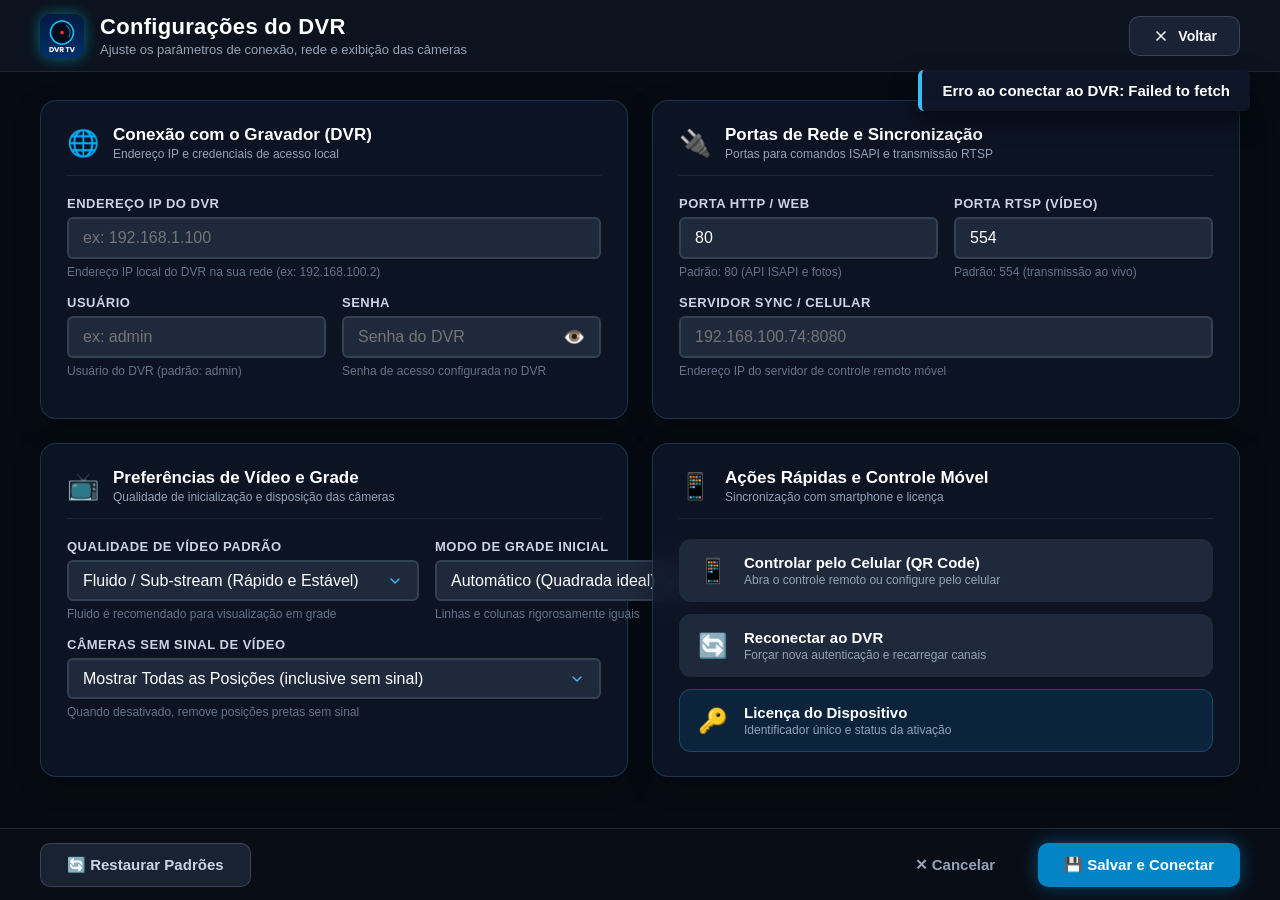
==== commit 899b8c4c: "feat: tela de configuracoes em pagina inteira sem truncagem e correcao de teclado no PC" ====
--- a/index.html
+++ b/index.html
@@ -344,133 +344,196 @@
         </div>
     </div>
 
-    <!-- Modal de Configurações do DVR -->
-    <div id="settings-modal" class="modal-overlay" style="display: none;">
-        <div class="modal-backdrop" id="settings-backdrop"></div>
-        <div class="modal-card">
-            <div class="modal-header">
-                <div class="modal-title-wrap">
-                    <span class="modal-icon">⚙️</span>
-                    <h2>Configurações do DVR</h2>
-                </div>
-                <button type="button" id="btn-close-modal" class="btn-close-modal" title="Fechar (Voltar)" tabindex="0">✕</button>
-            </div>
-
-            <div class="modal-body">
+        <!-- TELA INTEIRA DE CONFIGURAÇÕES DO DVR (Sem Pop-up, Sem Truncagem, Design Fluido e Responsivo) -->
+    <div id="settings-modal" class="settings-full-page-view" style="display: none;">
+        <div class="settings-full-page-container">
+            <header class="settings-full-header">
+                <div class="settings-header-left">
+                    <img src="images/logo.png" class="settings-header-logo" alt="DVR TV">
+                    <div class="settings-header-titles">
+                        <h1>Configurações do DVR</h1>
+                        <span>Ajuste os parâmetros de conexão, rede e exibição das câmeras</span>
+                    </div>
+                </div>
+                <button type="button" id="btn-close-modal" class="settings-header-back-btn" title="Voltar (Esc)" tabindex="0">
+                    <svg viewBox="0 0 24 24" fill="none" stroke="currentColor" stroke-width="2"><path d="M18 6L6 18M6 6l12 12"/></svg>
+                    <span>Voltar</span>
+                </button>
+            </header>
+
+            <main class="settings-full-body">
                 <div id="cfg-status-banner" class="cfg-status-banner" style="display: none;"></div>
-                <div class="form-group">
-                    <label for="cfg-ip">Endereço IP do DVR</label>
-                    <input type="text" id="cfg-ip" class="form-input" placeholder="ex: 192.168.1.100" autocomplete="off" spellcheck="false" tabindex="0">
-                    <span class="input-hint">Endereço IP local do gravador na sua rede</span>
-                </div>
-
-                <div class="form-row">
-                    <div class="form-group flex-1">
-                        <label for="cfg-user">Usuário</label>
-                        <input type="text" id="cfg-user" class="form-input" placeholder="ex: admin" autocomplete="off" spellcheck="false" tabindex="0">
-                    </div>
-                    <div class="form-group flex-1">
-                        <label for="cfg-pwd">Senha</label>
-                        <div class="password-wrapper">
-                            <input type="password" id="cfg-pwd" class="form-input" placeholder="Senha do DVR" autocomplete="off" tabindex="0">
-                            <span class="password-lock-icon" title="Senha protegida">🔒</span>
-                        </div>
-                        <span class="input-hint">Digite apenas se desejar alterá-la</span>
-                    </div>
-                </div>
-
-                <div class="form-row">
-                                    <div class="form-row">
-                    <div class="form-group flex-1">
-                        <label for="cfg-quality">Qualidade Padrão</label>
-                        <select id="cfg-quality" class="form-input form-select" tabindex="0">
-                            <option value="sub">Fluido / Sub-stream (Rápido e Estável)</option>
-                            <option value="main">HD 1080p / Main-stream (Alta Resolução)</option>
-                        </select>
-                        <span class="input-hint">Resolução de inicialização do vídeo</span>
-                    </div>
-                </div>
-
-                <div class="form-group flex-1">
-                        <label for="cfg-show-offline">Mostrar Câmeras Sem Sinal</label>
-                        <select id="cfg-show-offline" class="form-input form-select" tabindex="0">
-                            <option value="true">Sim (Mostrar todas as posições)</option>
-                            <option value="false">Não (Ocultar câmeras sem vídeo)</option>
-                        </select>
-                        <span class="input-hint">Quando "Não", recalcula a grade apenas com câmeras ativas</span>
-                    </div>
-
-                    <div class="form-group flex-1">
-                        <label for="cfg-grid-mode">Modo de Grade (Apenas Quadradas)</label>
-                        <select id="cfg-grid-mode" class="form-input form-select" tabindex="0">
-                            <option value="auto">Automático (Quadrada ideal)</option>
-                            <option value="1x1">1x1 (1 Câmera)</option>
-                            <option value="2x2">2x2 (4 Câmeras)</option>
-                            <option value="3x3">3x3 (9 Câmeras)</option>
-                            <option value="4x4">4x4 (16 Câmeras)</option>
-                            <option value="5x5">5x5 (25 Câmeras)</option>
-                            <option value="6x6">6x6 (36 Câmeras)</option>
-                        </select>
-                        <span class="input-hint">Sempre com mesmo número de linhas e colunas</span>
-                    </div>
-                </div>
-
-                                <div class="settings-actions-group">
-                    <button type="button" id="btn-cfg-reconnect" class="cfg-action-btn" tabindex="0">
-                        <span>🔄 Reconectar ao DVR</span>
+
+                <div class="settings-grid-layout">
+                    <!-- Bloco 1: Conexão DVR -->
+                    <section class="settings-panel-card">
+                        <div class="panel-card-header">
+                            <span class="panel-card-icon">🌐</span>
+                            <div>
+                                <h2>Conexão com o Gravador (DVR)</h2>
+                                <p>Endereço IP e credenciais de acesso local</p>
+                            </div>
+                        </div>
+
+                        <div class="form-field-group">
+                            <label for="cfg-ip">Endereço IP do DVR</label>
+                            <input type="text" id="cfg-ip" class="form-input" placeholder="ex: 192.168.1.100" autocomplete="off" spellcheck="false" tabindex="0">
+                            <span class="input-hint">Endereço IP local do DVR na sua rede (ex: 192.168.100.2)</span>
+                        </div>
+
+                        <div class="form-row-duo">
+                            <div class="form-field-group flex-1">
+                                <label for="cfg-user">Usuário</label>
+                                <input type="text" id="cfg-user" class="form-input" placeholder="ex: admin" autocomplete="off" spellcheck="false" tabindex="0">
+                                <span class="input-hint">Usuário do DVR (padrão: admin)</span>
+                            </div>
+
+                            <div class="form-field-group flex-1">
+                                <label for="cfg-pwd">Senha</label>
+                                <div class="password-wrapper">
+                                    <input type="password" id="cfg-pwd" class="form-input" placeholder="Senha do DVR" autocomplete="off" tabindex="0">
+                                    <button type="button" id="btn-toggle-pwd" class="btn-toggle-pwd" tabindex="-1" title="Mostrar/Ocultar Senha">👁️</button>
+                                </div>
+                                <span class="input-hint">Senha de acesso configurada no DVR</span>
+                            </div>
+                        </div>
+                    </section>
+
+                    <!-- Bloco 2: Portas de Comunicação e Servidor -->
+                    <section class="settings-panel-card">
+                        <div class="panel-card-header">
+                            <span class="panel-card-icon">🔌</span>
+                            <div>
+                                <h2>Portas de Rede e Sincronização</h2>
+                                <p>Portas para comandos ISAPI e transmissão RTSP</p>
+                            </div>
+                        </div>
+
+                        <div class="form-row-duo">
+                            <div class="form-field-group flex-1">
+                                <label for="cfg-http-port">Porta HTTP / Web</label>
+                                <input type="number" id="cfg-http-port" class="form-input" placeholder="80" value="80" min="1" max="65535" tabindex="0">
+                                <span class="input-hint">Padrão: 80 (API ISAPI e fotos)</span>
+                            </div>
+
+                            <div class="form-field-group flex-1">
+                                <label for="cfg-rtsp-port">Porta RTSP (Vídeo)</label>
+                                <input type="number" id="cfg-rtsp-port" class="form-input" placeholder="554" value="554" min="1" max="65535" tabindex="0">
+                                <span class="input-hint">Padrão: 554 (transmissão ao vivo)</span>
+                            </div>
+                        </div>
+
+                        <div class="form-field-group">
+                            <label for="cfg-server-url">Servidor Sync / Celular</label>
+                            <input type="text" id="cfg-server-url" class="form-input" placeholder="192.168.100.74:8080" autocomplete="off" spellcheck="false" tabindex="0">
+                            <span class="input-hint">Endereço IP do servidor de controle remoto móvel</span>
+                        </div>
+                    </section>
+
+                    <!-- Bloco 3: Preferências de Vídeo -->
+                    <section class="settings-panel-card">
+                        <div class="panel-card-header">
+                            <span class="panel-card-icon">📺</span>
+                            <div>
+                                <h2>Preferências de Vídeo e Grade</h2>
+                                <p>Qualidade de inicialização e disposição das câmeras</p>
+                            </div>
+                        </div>
+
+                        <div class="form-row-duo">
+                            <div class="form-field-group flex-1">
+                                <label for="cfg-quality">Qualidade de Vídeo Padrão</label>
+                                <select id="cfg-quality" class="form-input form-select" tabindex="0">
+                                    <option value="sub">Fluido / Sub-stream (Rápido e Estável)</option>
+                                    <option value="main">HD 1080p / Main-stream (Alta Resolução)</option>
+                                </select>
+                                <span class="input-hint">Fluido é recomendado para visualização em grade</span>
+                            </div>
+
+                            <div class="form-field-group flex-1">
+                                <label for="cfg-grid-mode">Modo de Grade Inicial</label>
+                                <select id="cfg-grid-mode" class="form-input form-select" tabindex="0">
+                                    <option value="auto">Automático (Quadrada ideal)</option>
+                                    <option value="1x1">1x1 (1 Câmera por tela)</option>
+                                    <option value="2x2">2x2 (4 Câmeras por tela)</option>
+                                    <option value="3x3">3x3 (9 Câmeras por tela)</option>
+                                    <option value="4x4">4x4 (16 Câmeras por tela)</option>
+                                    <option value="5x5">5x5 (25 Câmeras por tela)</option>
+                                    <option value="6x6">6x6 (36 Câmeras por tela)</option>
+                                </select>
+                                <span class="input-hint">Linhas e colunas rigorosamente iguais</span>
+                            </div>
+                        </div>
+
+                        <div class="form-field-group">
+                            <label for="cfg-show-offline">Câmeras Sem Sinal de Vídeo</label>
+                            <select id="cfg-show-offline" class="form-input form-select" tabindex="0">
+                                <option value="true">Mostrar Todas as Posições (inclusive sem sinal)</option>
+                                <option value="false">Ocultar Câmeras Sem Sinal (recalcula grade com ativas)</option>
+                            </select>
+                            <span class="input-hint">Quando desativado, remove posições pretas sem sinal</span>
+                        </div>
+                    </section>
+
+                    <!-- Bloco 4: Ações e Celular -->
+                    <section class="settings-panel-card">
+                        <div class="panel-card-header">
+                            <span class="panel-card-icon">📱</span>
+                            <div>
+                                <h2>Ações Rápidas e Controle Móvel</h2>
+                                <p>Sincronização com smartphone e licença</p>
+                            </div>
+                        </div>
+
+                        <div class="settings-action-cards-list">
+                            <button type="button" id="btn-cfg-mobile" class="settings-action-tile" tabindex="0">
+                                <span class="tile-icon">📱</span>
+                                <div class="tile-info">
+                                    <strong>Controlar pelo Celular (QR Code)</strong>
+                                    <span>Abra o controle remoto ou configure pelo celular</span>
+                                </div>
+                            </button>
+
+                            <button type="button" id="btn-cfg-reconnect" class="settings-action-tile" tabindex="0">
+                                <span class="tile-icon">🔄</span>
+                                <div class="tile-info">
+                                    <strong>Reconectar ao DVR</strong>
+                                    <span>Forçar nova autenticação e recarregar canais</span>
+                                </div>
+                            </button>
+
+                            <button type="button" id="btn-cfg-license" class="settings-action-tile tile-license" tabindex="0">
+                                <span class="tile-icon">🔑</span>
+                                <div class="tile-info">
+                                    <strong>Licença do Dispositivo</strong>
+                                    <span>Identificador único e status da ativação</span>
+                                </div>
+                            </button>
+                        </div>
+                    </section>
+                </div>
+            </main>
+
+            <!-- Barra de Ações Fixa no Rodapé da Página -->
+            <footer class="settings-full-footer">
+                <div class="footer-action-left">
+                    <button type="button" id="btn-default-settings" class="settings-footer-btn btn-secondary" tabindex="0">
+                        <span>🔄 Restaurar Padrões</span>
                     </button>
-                    <button type="button" id="btn-cfg-mobile" class="cfg-action-btn" tabindex="0">
-                        <span>📱 Controlar pelo Celular (QR)</span>
+                </div>
+                <div class="footer-action-right">
+                    <button type="button" id="btn-cancel-settings" class="settings-footer-btn btn-cancel" tabindex="0">
+                        <span>✕ Cancelar</span>
                     </button>
-                    <button type="button" id="btn-cfg-license" class="cfg-action-btn license-btn" tabindex="0">
-                        <span>🔑 Ativar / Ver Licença</span>
+                    <button type="button" id="btn-save-settings" class="settings-footer-btn btn-primary" tabindex="0">
+                        <span>💾 Salvar e Conectar</span>
                     </button>
                 </div>
-
-                <div class="advanced-section">
-                    <button type="button" id="btn-toggle-advanced" class="btn-toggle-advanced" tabindex="0">
-                        <span id="advanced-arrow" class="advanced-arrow">▶</span>
-                        <span>Configurações Avançadas (Portas e Sincronização)</span>
-                    </button>
-
-                    <div id="advanced-fields" class="advanced-fields" style="display: none;">
-                        <div class="form-row">
-                            <div class="form-group flex-1">
-                                <label for="cfg-http-port">Porta HTTP / Web</label>
-                                <input type="number" id="cfg-http-port" class="form-input" placeholder="80" min="1" max="65535" tabindex="0">
-                                <span class="input-hint">Padrão: 80 (API ISAPI e fotos)</span>
-                            </div>
-                            <div class="form-group flex-1">
-                                <label for="cfg-rtsp-port">Porta RTSP (Vídeo)</label>
-                                <input type="number" id="cfg-rtsp-port" class="form-input" placeholder="554" min="1" max="65535" tabindex="0">
-                                <span class="input-hint">Padrão: 554 (transmissão de vídeo)</span>
-                            </div>
-                        </div>
-
-                        <div class="form-group">
-                            <label for="cfg-server-url">Servidor Sync / Mobile</label>
-                            <input type="text" id="cfg-server-url" class="form-input" placeholder="192.168.100.74:8080" autocomplete="off" spellcheck="false" tabindex="0">
-                            <span class="input-hint">Endereço IP do servidor de controle e QR Code</span>
-                        </div>
-                    </div>
-                </div>
-            </div>
-
-            <div class="modal-footer">
-                <button type="button" id="btn-save-settings" class="modal-btn btn-primary" tabindex="0">
-                    <span>💾 Salvar e Reconectar</span>
-                </button>
-                <button type="button" id="btn-default-settings" class="modal-btn btn-secondary" tabindex="0">
-                    <span>🔄 Restaurar Padrões</span>
-                </button>
-                <button type="button" id="btn-cancel-settings" class="modal-btn btn-cancel" tabindex="0">
-                    <span>✕ Cancelar</span>
-                </button>
-            </div>
+            </footer>
         </div>
     </div>
 
-        <!-- Modal: Ativação de Licença e Identificação da TV -->
+    <!-- Modal: Ativação de Licença e Identificação da TV -->
     <div id="license-modal" class="modal-overlay" style="display: none;">
         <div class="modal-backdrop" id="license-backdrop"></div>
         <div class="modal-card modal-license-card">
--- a/css/style.css
+++ b/css/style.css
@@ -2240,3 +2240,342 @@
     border-radius: 10px;
     margin-top: 4px;
 }
+
+/* ==========================================================================
+   CONFIGURAÇÕES EM PÁGINA INTEIRA (SEM POP-UP, SEM TRUNCAÇÃO, RESPONSIVO)
+   ========================================================================== */
+.settings-full-page-view {
+    position: fixed !important;
+    top: 0 !important;
+    left: 0 !important;
+    width: 100vw !important;
+    height: 100vh !important;
+    z-index: 600 !important;
+    background: #060b13 !important;
+    display: flex !important;
+    flex-direction: column !important;
+    overflow: hidden !important;
+    box-sizing: border-box !important;
+}
+
+.settings-full-page-container {
+    display: flex;
+    flex-direction: column;
+    width: 100%;
+    height: 100%;
+    box-sizing: border-box;
+    overflow: hidden;
+}
+
+.settings-full-header {
+    height: 72px;
+    min-height: 72px;
+    padding: 0 40px;
+    background: rgba(13, 20, 32, 0.98);
+    border-bottom: 1px solid rgba(255, 255, 255, 0.08);
+    display: flex;
+    align-items: center;
+    justify-content: space-between;
+    backdrop-filter: blur(16px);
+    z-index: 10;
+    box-sizing: border-box;
+}
+
+.settings-header-left {
+    display: flex;
+    align-items: center;
+    gap: 16px;
+}
+
+.settings-header-logo {
+    width: 44px;
+    height: 44px;
+    border-radius: 10px;
+    object-fit: cover;
+    box-shadow: 0 0 14px rgba(0, 240, 255, 0.4);
+    display: block;
+}
+
+.settings-header-titles h1 {
+    font-size: 22px;
+    font-weight: 800;
+    color: #ffffff;
+    margin: 0;
+    letter-spacing: 0.3px;
+}
+
+.settings-header-titles span {
+    font-size: 13px;
+    color: #94a3b8;
+    margin-top: 2px;
+    display: block;
+}
+
+.settings-header-back-btn {
+    display: flex;
+    align-items: center;
+    gap: 8px;
+    padding: 10px 22px;
+    border-radius: 10px;
+    background: rgba(30, 41, 59, 0.8);
+    border: 1.5px solid rgba(255, 255, 255, 0.15);
+    color: #f8fafc;
+    font-size: 14px;
+    font-weight: 700;
+    cursor: pointer;
+    transition: all 0.2s ease;
+    outline: none;
+}
+
+.settings-header-back-btn svg {
+    width: 18px;
+    height: 18px;
+}
+
+.settings-header-back-btn:focus,
+.settings-header-back-btn:hover {
+    border-color: #38bdf8;
+    background: #0284c7;
+    box-shadow: 0 0 16px rgba(2, 132, 199, 0.6);
+    color: #ffffff;
+}
+
+.settings-full-body {
+    flex: 1;
+    overflow-y: auto !important;
+    overflow-x: hidden !important;
+    padding: 28px 40px 100px 40px;
+    max-width: 1400px;
+    width: 100%;
+    margin: 0 auto;
+    box-sizing: border-box;
+}
+
+.settings-grid-layout {
+    display: grid;
+    grid-template-columns: repeat(auto-fit, minmax(460px, 1fr));
+    gap: 24px;
+    width: 100%;
+    box-sizing: border-box;
+}
+
+.settings-panel-card {
+    background: rgba(15, 23, 42, 0.75);
+    border: 1px solid rgba(56, 189, 248, 0.2);
+    border-radius: 16px;
+    padding: 24px 26px;
+    box-sizing: border-box;
+    backdrop-filter: blur(12px);
+    box-shadow: 0 8px 24px rgba(0, 0, 0, 0.35);
+}
+
+.panel-card-header {
+    display: flex;
+    align-items: center;
+    gap: 14px;
+    margin-bottom: 20px;
+    padding-bottom: 14px;
+    border-bottom: 1px solid rgba(255, 255, 255, 0.08);
+}
+
+.panel-card-icon {
+    font-size: 26px;
+}
+
+.panel-card-header h2 {
+    font-size: 17px;
+    font-weight: 700;
+    color: #ffffff;
+    margin: 0;
+}
+
+.panel-card-header p {
+    font-size: 12px;
+    color: #94a3b8;
+    margin: 2px 0 0 0;
+}
+
+.form-field-group {
+    display: flex;
+    flex-direction: column;
+    gap: 6px;
+    margin-bottom: 16px;
+}
+
+.form-field-group label {
+    font-size: 13px;
+    font-weight: 600;
+    color: #cbd5e1;
+    text-transform: uppercase;
+    letter-spacing: 0.5px;
+}
+
+.form-row-duo {
+    display: flex;
+    gap: 16px;
+    width: 100%;
+    box-sizing: border-box;
+}
+
+.password-wrapper {
+    position: relative;
+    display: flex;
+    align-items: center;
+    width: 100%;
+}
+
+.btn-toggle-pwd {
+    position: absolute;
+    right: 12px;
+    background: transparent;
+    border: none;
+    color: #94a3b8;
+    cursor: pointer;
+    font-size: 18px;
+    padding: 4px;
+    outline: none;
+}
+
+.settings-action-cards-list {
+    display: flex;
+    flex-direction: column;
+    gap: 12px;
+}
+
+.settings-action-tile {
+    display: flex;
+    align-items: center;
+    gap: 16px;
+    padding: 14px 18px;
+    background: #1e293b;
+    border: 1.5px solid transparent;
+    border-radius: 12px;
+    color: #ffffff;
+    cursor: pointer;
+    transition: all 0.2s ease;
+    text-align: left;
+    outline: none;
+    width: 100%;
+    box-sizing: border-box;
+}
+
+.settings-action-tile:focus,
+.settings-action-tile:hover {
+    border-color: #00f0ff;
+    background: #16243b;
+    box-shadow: 0 0 16px rgba(0, 240, 255, 0.4);
+    transform: translateX(4px);
+}
+
+.settings-action-tile .tile-icon {
+    font-size: 24px;
+}
+
+.settings-action-tile .tile-info strong {
+    font-size: 15px;
+    display: block;
+    color: #ffffff;
+}
+
+.settings-action-tile .tile-info span {
+    font-size: 12px;
+    color: #94a3b8;
+    display: block;
+    margin-top: 2px;
+}
+
+.tile-license {
+    background: rgba(14, 165, 233, 0.12);
+    border-color: rgba(56, 189, 248, 0.25);
+}
+
+.settings-full-footer {
+    position: fixed;
+    bottom: 0;
+    left: 0;
+    width: 100vw;
+    height: 72px;
+    min-height: 72px;
+    background: rgba(9, 14, 23, 0.98);
+    border-top: 1px solid rgba(255, 255, 255, 0.1);
+    backdrop-filter: blur(20px);
+    display: flex;
+    align-items: center;
+    justify-content: space-between;
+    padding: 0 40px;
+    box-sizing: border-box;
+    z-index: 20;
+}
+
+.footer-action-right {
+    display: flex;
+    gap: 16px;
+}
+
+.settings-footer-btn {
+    padding: 12px 26px;
+    border-radius: 10px;
+    font-size: 15px;
+    font-weight: 700;
+    cursor: pointer;
+    transition: all 0.2s ease;
+    outline: none;
+    border: none;
+    display: inline-flex;
+    align-items: center;
+    gap: 8px;
+}
+
+.settings-footer-btn.btn-primary {
+    background: #0284c7;
+    color: #ffffff;
+    box-shadow: 0 0 18px rgba(2, 132, 199, 0.5);
+}
+
+.settings-footer-btn.btn-primary:focus,
+.settings-footer-btn.btn-primary:hover {
+    background: #00f0ff;
+    color: #060b13;
+    box-shadow: 0 0 24px rgba(0, 240, 255, 0.8);
+}
+
+.settings-footer-btn.btn-secondary {
+    background: rgba(30, 41, 59, 0.8);
+    border: 1.5px solid rgba(255, 255, 255, 0.15);
+    color: #cbd5e1;
+}
+
+.settings-footer-btn.btn-secondary:focus,
+.settings-footer-btn.btn-secondary:hover {
+    border-color: #38bdf8;
+    color: #ffffff;
+}
+
+.settings-footer-btn.btn-cancel {
+    background: transparent;
+    color: #94a3b8;
+    border: 1px solid transparent;
+}
+
+.settings-footer-btn.btn-cancel:focus,
+.settings-footer-btn.btn-cancel:hover {
+    background: rgba(239, 68, 68, 0.2);
+    color: #fca5a5;
+    border-color: rgba(239, 68, 68, 0.5);
+}
+
+@media (max-width: 900px) {
+    .settings-grid-layout {
+        grid-template-columns: 1fr;
+    }
+    .form-row-duo {
+        flex-direction: column;
+        gap: 12px;
+    }
+    .settings-full-header,
+    .settings-full-footer,
+    .settings-full-body {
+        padding-left: 20px;
+        padding-right: 20px;
+    }
+}
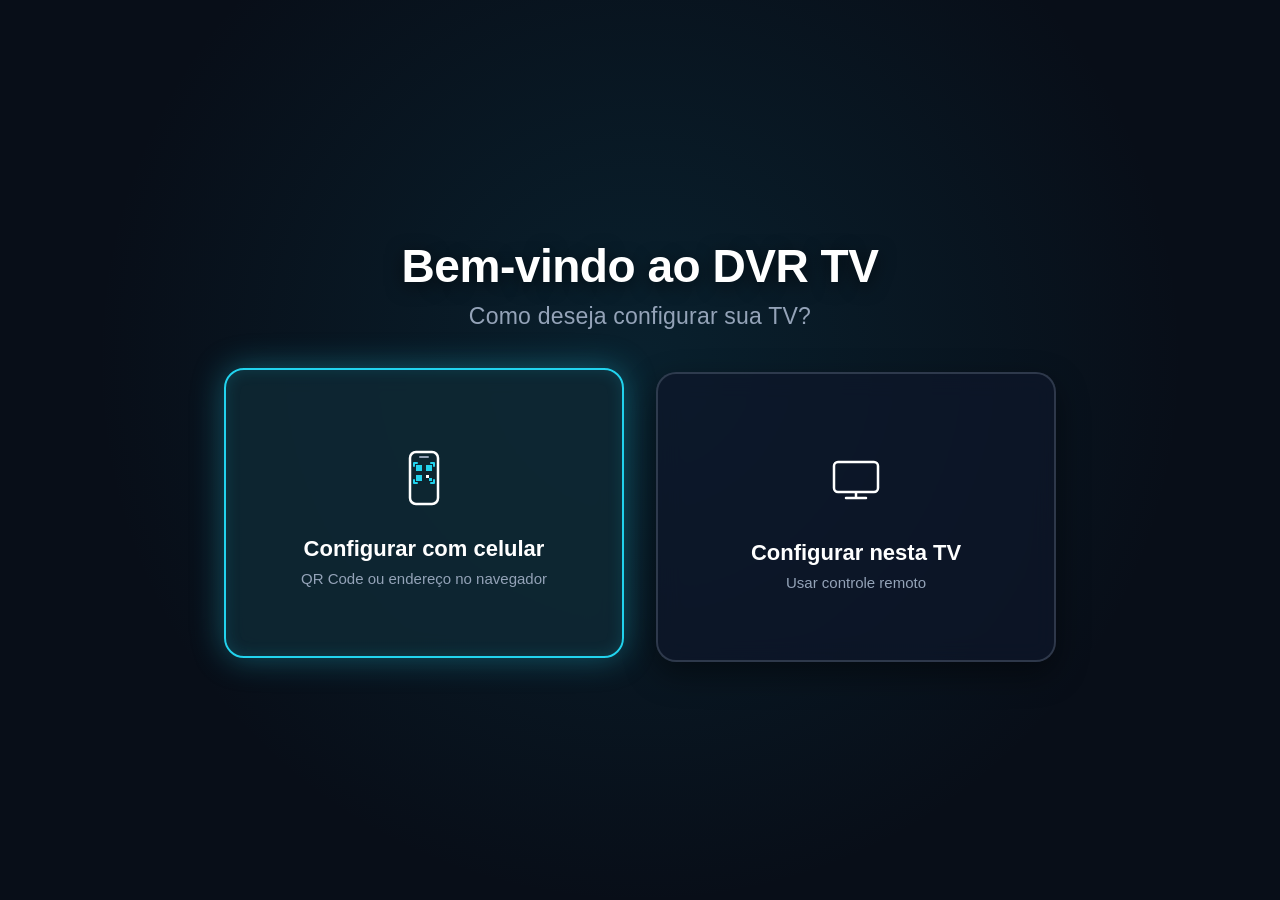
==== commit ae35d7f3: "feat: tela inicial fiel ao Anexo 2, remocao dos itens do Anexo 3 nas configuracoes e correcao do fec" ====
--- a/index.html
+++ b/index.html
@@ -4,7 +4,7 @@
     <meta charset="UTF-8">
     <meta name="viewport" content="width=1920, height=1080, initial-scale=1.0, user-scalable=no">
     <title>DVR TV - Samsung Smart TV</title>
-    <link rel="stylesheet" href="css/style.css">
+    <link rel="stylesheet" href="css/style.css?v=2.3">
 </head>
 <body>
     <!-- Cabeçalho Superior Translúcido Estilo Netflix (Auto-ocultável) -->
@@ -27,22 +27,50 @@
         </div>
     </header>
 
-    <!-- Primeiro acesso: não renderiza câmeras por trás desta etapa -->
+    <!-- Primeiro acesso: Welcome / Onboarding Screen (Fiel ao Anexo 2) -->
     <section id="onboarding-screen" class="onboarding-screen" aria-label="Primeiro acesso">
-        <div class="onboarding-brand"><img src="images/logo.png" class="onboarding-logo-img" alt="DVR TV"><span>DVR TV</span></div>
-        <h2>Bem-vindo ao DVR TV</h2>
-        <p>Como deseja configurar sua TV?</p>
-        <div class="onboarding-options">
-            <button id="onboarding-mobile" class="onboarding-option is-focused" type="button" tabindex="0">
-                <span class="onboarding-option-icon">⌁</span>
-                <span class="onboarding-option-title">Configurar com celular</span>
-                <span class="onboarding-option-desc">QR Code ou endereço no navegador</span>
-            </button>
-            <button id="onboarding-tv" class="onboarding-option" type="button" tabindex="0">
-                <span class="onboarding-option-icon">▣</span>
-                <span class="onboarding-option-title">Configurar nesta TV</span>
-                <span class="onboarding-option-desc">Usar controle remoto</span>
-            </button>
+        <div class="onboarding-content-wrap">
+            <h1 class="onboarding-main-title">Bem-vindo ao DVR TV</h1>
+            <p class="onboarding-subtitle">Como deseja configurar sua TV?</p>
+            <div class="onboarding-options">
+                <button id="onboarding-mobile" class="onboarding-option is-focused" type="button" tabindex="0">
+                    <div class="onboarding-icon-box">
+                        <svg class="onboarding-svg-icon" viewBox="0 0 64 64" fill="none" xmlns="http://www.w3.org/2000/svg">
+                            <!-- Smartphone outline -->
+                            <rect x="18" y="6" width="28" height="52" rx="6" stroke="#ffffff" stroke-width="2.5"/>
+                            <line x1="28" y1="11" x2="36" y2="11" stroke="#94a3b8" stroke-width="2" stroke-linecap="round"/>
+                            <!-- QR Code stylized inside -->
+                            <rect x="24" y="19" width="6" height="6" fill="#22d3ee"/>
+                            <rect x="34" y="19" width="6" height="6" fill="#22d3ee"/>
+                            <rect x="24" y="29" width="6" height="6" fill="#22d3ee"/>
+                            <rect x="34" y="29" width="3" height="3" fill="#ffffff"/>
+                            <rect x="37" y="32" width="3" height="3" fill="#22d3ee"/>
+                            <!-- QR Scanner target corners in cyan -->
+                            <path d="M22 17h3M22 17v3" stroke="#22d3ee" stroke-width="2" stroke-linecap="round"/>
+                            <path d="M42 17h-3M42 17v3" stroke="#22d3ee" stroke-width="2" stroke-linecap="round"/>
+                            <path d="M22 37h3M22 37v-3" stroke="#22d3ee" stroke-width="2" stroke-linecap="round"/>
+                            <path d="M42 37h-3M42 37v-3" stroke="#22d3ee" stroke-width="2" stroke-linecap="round"/>
+                        </svg>
+                    </div>
+                    <span class="onboarding-option-title">Configurar com celular</span>
+                    <span class="onboarding-option-desc">QR Code ou endereço no navegador</span>
+                </button>
+
+                <button id="onboarding-tv" class="onboarding-option" type="button" tabindex="0">
+                    <div class="onboarding-icon-box">
+                        <svg class="onboarding-svg-icon" viewBox="0 0 64 64" fill="none" xmlns="http://www.w3.org/2000/svg">
+                            <!-- TV Monitor outline -->
+                            <rect x="10" y="12" width="44" height="30" rx="4" stroke="#ffffff" stroke-width="2.5"/>
+                            <!-- TV Stand neck -->
+                            <line x1="32" y1="42" x2="32" y2="48" stroke="#ffffff" stroke-width="2.5"/>
+                            <!-- TV Base -->
+                            <line x1="22" y1="48" x2="42" y2="48" stroke="#ffffff" stroke-width="2.5" stroke-linecap="round"/>
+                        </svg>
+                    </div>
+                    <span class="onboarding-option-title">Configurar nesta TV</span>
+                    <span class="onboarding-option-desc">Usar controle remoto</span>
+                </button>
+            </div>
         </div>
     </section>
 
@@ -176,7 +204,7 @@
                             <circle cx="12" cy="18" r="0.75" fill="currentColor"/>
                         </svg>
                     </span>
-                    <span class="drawer-item-title">Controlar pelo celular</span>
+                    <span class="drawer-item-title">Celular</span>
                 </button>
 
                 <button class="drawer-item" id="drawer-item-settings" tabindex="0" title="Configurações">
@@ -423,12 +451,7 @@
                             </div>
                         </div>
 
-                        <div class="form-field-group">
-                            <label for="cfg-server-url">Servidor Sync / Celular</label>
-                            <input type="text" id="cfg-server-url" class="form-input" placeholder="192.168.100.74:8080" autocomplete="off" spellcheck="false" tabindex="0">
-                            <span class="input-hint">Endereço IP do servidor de controle remoto móvel</span>
-                        </div>
-                    </section>
+                        </section>
 
                     <!-- Bloco 3: Preferências de Vídeo -->
                     <section class="settings-panel-card">
@@ -475,42 +498,7 @@
                         </div>
                     </section>
 
-                    <!-- Bloco 4: Ações e Celular -->
-                    <section class="settings-panel-card">
-                        <div class="panel-card-header">
-                            <span class="panel-card-icon">📱</span>
-                            <div>
-                                <h2>Ações Rápidas e Controle Móvel</h2>
-                                <p>Sincronização com smartphone e licença</p>
-                            </div>
-                        </div>
-
-                        <div class="settings-action-cards-list">
-                            <button type="button" id="btn-cfg-mobile" class="settings-action-tile" tabindex="0">
-                                <span class="tile-icon">📱</span>
-                                <div class="tile-info">
-                                    <strong>Controlar pelo Celular (QR Code)</strong>
-                                    <span>Abra o controle remoto ou configure pelo celular</span>
-                                </div>
-                            </button>
-
-                            <button type="button" id="btn-cfg-reconnect" class="settings-action-tile" tabindex="0">
-                                <span class="tile-icon">🔄</span>
-                                <div class="tile-info">
-                                    <strong>Reconectar ao DVR</strong>
-                                    <span>Forçar nova autenticação e recarregar canais</span>
-                                </div>
-                            </button>
-
-                            <button type="button" id="btn-cfg-license" class="settings-action-tile tile-license" tabindex="0">
-                                <span class="tile-icon">🔑</span>
-                                <div class="tile-info">
-                                    <strong>Licença do Dispositivo</strong>
-                                    <span>Identificador único e status da ativação</span>
-                                </div>
-                            </button>
-                        </div>
-                    </section>
+                    
                 </div>
             </main>
 
@@ -600,11 +588,11 @@
     <div id="toast-notification" class="toast-notification"></div>
 
     <!-- Scripts da Aplicação -->
-    <script src="js/sha256.js"></script>
-    <script src="js/qrcode.min.js"></script>
-    <script src="js/dvr-api.js"></script>
-    <script src="js/avplayer.js"></script>
-    <script src="js/remote-keys.js"></script>
-    <script src="js/app.js"></script>
+    <script src="js/sha256.js?v=2.3"></script>
+    <script src="js/qrcode.min.js?v=2.3"></script>
+    <script src="js/dvr-api.js?v=2.3"></script>
+    <script src="js/avplayer.js?v=2.3"></script>
+    <script src="js/remote-keys.js?v=2.3"></script>
+    <script src="js/app.js?v=2.3"></script>
 </body>
 </html>
--- a/css/style.css
+++ b/css/style.css
@@ -1234,72 +1234,131 @@
     visibility: hidden;
 }
 
+/* ==========================================================================
+   TELA INICIAL DE BOAS-VINDAS / ONBOARDING (FIEL AO ANEXO 2)
+   ========================================================================== */
 .onboarding-screen {
-    position: fixed;
-    inset: 0;
-    z-index: 200;
+    position: fixed !important;
+    inset: 0 !important;
+    z-index: 550 !important;
+    display: flex !important;
+    flex-direction: column !important;
+    align-items: center !important;
+    justify-content: center !important;
+    background: #080e18 radial-gradient(circle at 50% 40%, rgba(14, 116, 144, 0.18), transparent 65%) !important;
+    color: #f8fafc !important;
+    box-sizing: border-box !important;
+    padding: 40px 20px !important;
+}
+
+.onboarding-content-wrap {
     display: flex;
     flex-direction: column;
     align-items: center;
+    text-align: center;
+    max-width: 960px;
+    width: 100%;
+}
+
+.onboarding-main-title {
+    font-size: clamp(34px, 3.6vw, 54px);
+    font-weight: 800;
+    color: #ffffff;
+    margin: 0 0 10px 0;
+    letter-spacing: -0.5px;
+    text-shadow: 0 4px 18px rgba(0, 0, 0, 0.6);
+}
+
+.onboarding-subtitle {
+    font-size: clamp(18px, 1.8vw, 26px);
+    font-weight: 500;
+    color: #94a3b8;
+    margin: 0 0 42px 0;
+    letter-spacing: 0.2px;
+}
+
+.onboarding-options {
+    display: flex;
     justify-content: center;
-    gap: 14px;
-    padding: 64px 8vw;
-    background: radial-gradient(circle at 50% 38%, rgba(20, 56, 66, .34), transparent 52%), #071118;
-    color: #f8fafc;
-}
-
-.onboarding-brand {
-    display: flex;
-    align-items: center;
-    gap: 10px;
-    margin-bottom: 8px;
-    color: #b8f4ff;
-    font-size: 18px;
-    font-weight: 700;
-    letter-spacing: .04em;
-}
-
-.onboarding-brand .brand-lens-mark { width: 30px; height: 30px; border-width: 3px; }
-.onboarding-brand .brand-lens-mark:after { left: 8px; top: 8px; }
-.onboarding-brand .brand-lens-mark:before { top: 4px; }
-.onboarding-screen h2 { font-size: clamp(32px, 3vw, 54px); letter-spacing: -.025em; font-weight: 750; }
-.onboarding-screen > p { font-size: clamp(20px, 1.6vw, 30px); color: #cbd5e1; margin-bottom: 22px; }
-
-.onboarding-options {
-    display: grid;
-    grid-template-columns: repeat(2, minmax(360px, 520px));
-    gap: 22px;
+    align-items: stretch;
+    gap: 32px;
+    width: 100%;
+    max-width: 860px;
 }
 
 .onboarding-option {
-    min-height: 260px;
-    padding: 32px 28px;
-    border: 1px solid rgba(226, 232, 240, .58);
-    border-radius: 16px;
-    background: rgba(20, 30, 38, .76);
-    color: #f8fafc;
+    flex: 1;
+    min-width: 320px;
+    max-width: 400px;
+    min-height: 290px;
+    padding: 36px 28px;
+    border: 2px solid rgba(148, 163, 184, 0.25);
+    border-radius: 20px;
+    background: rgba(15, 23, 42, 0.72);
+    backdrop-filter: blur(12px);
+    color: #ffffff;
     display: flex;
     flex-direction: column;
     align-items: center;
     justify-content: center;
-    gap: 12px;
     text-align: center;
+    cursor: pointer;
     outline: none;
-    transition: border-color .18s ease, background .18s ease, transform .18s ease;
-}
-
+    transition: all 0.22s cubic-bezier(0.4, 0, 0.2, 1);
+    box-shadow: 0 12px 32px rgba(0, 0, 0, 0.45);
+}
+
+.onboarding-option:hover,
 .onboarding-option.is-focused,
 .onboarding-option:focus {
     border-color: #22d3ee;
-    background: rgba(20, 75, 87, .72);
-    box-shadow: 0 0 0 2px rgba(34, 211, 238, .18);
-    transform: translateY(-2px);
-}
-
-.onboarding-option-icon { font-size: 58px; line-height: 1; color: #f8fafc; }
-.onboarding-option-title { font-size: 24px; font-weight: 750; }
-.onboarding-option-desc { font-size: 18px; color: #cbd5e1; }
-
+    background: rgba(14, 40, 52, 0.88);
+    box-shadow: 0 0 32px rgba(34, 211, 238, 0.35), inset 0 0 15px rgba(34, 211, 238, 0.15);
+    transform: translateY(-4px);
+}
+
+.onboarding-icon-box {
+    width: 84px;
+    height: 84px;
+    display: flex;
+    align-items: center;
+    justify-content: center;
+    margin-bottom: 16px;
+}
+
+.onboarding-svg-icon {
+    width: 64px;
+    height: 64px;
+    display: block;
+}
+
+.onboarding-option-title {
+    font-size: 22px;
+    font-weight: 700;
+    color: #ffffff;
+    margin-bottom: 6px;
+    display: block;
+}
+
+.onboarding-option-desc {
+    font-size: 15px;
+    color: #94a3b8;
+    line-height: 1.4;
+    display: block;
+}
+
+@media (max-width: 768px) {
+    .onboarding-options {
+        flex-direction: column;
+        align-items: center;
+        gap: 20px;
+    }
+    .onboarding-option {
+        min-width: 280px;
+        width: 100%;
+        min-height: 220px;
+    }
+}
 /* ==========================================================================
    MENU LATERAL: TRILHO RECOLHIDO (ANEXO 1) E EXPANDIDO COMPLETO (ANEXO 2)
    ========================================================================== */
@@ -2252,10 +2311,20 @@
     height: 100vh !important;
     z-index: 600 !important;
     background: #060b13 !important;
-    display: flex !important;
+    display: none !important;
     flex-direction: column !important;
     overflow: hidden !important;
     box-sizing: border-box !important;
+}
+
+.settings-full-page-view.is-open {
+    display: flex !important;
+}
+
+@media (min-width: 901px) {
+    .settings-panel-card:nth-child(3) {
+        grid-column: 1 / -1;
+    }
 }
 
 .settings-full-page-container {
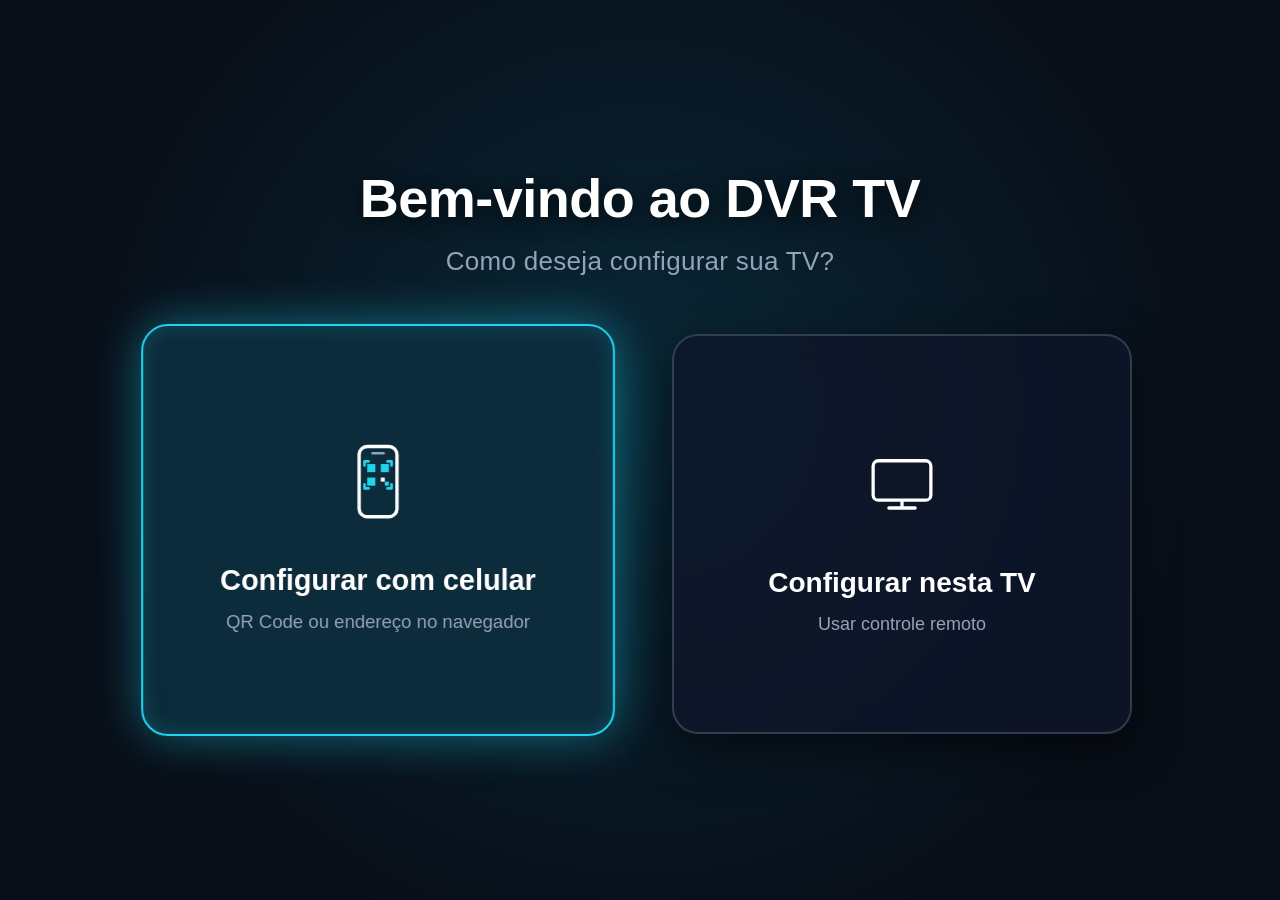
==== commit 7d0c9c27: "feat: atualizacao do testar-no-pc.bat, centralizacao da tela inicial e melhorias no player e control" ====
--- a/index.html
+++ b/index.html
@@ -4,26 +4,17 @@
     <meta charset="UTF-8">
     <meta name="viewport" content="width=1920, height=1080, initial-scale=1.0, user-scalable=no">
     <title>DVR TV - Samsung Smart TV</title>
-    <link rel="stylesheet" href="css/style.css?v=2.3">
+    <link rel="stylesheet" href="css/style.css?v=2.7">
 </head>
 <body>
     <!-- Cabeçalho Superior Translúcido Estilo Netflix (Auto-ocultável) -->
     <header class="app-header overlay-header visible" id="app-header">
         <div class="header-left">
             <div class="app-logo-badge" title="DVR TV" aria-label="DVR TV"><img src="images/logo.png" class="app-logo-img" alt="DVR TV"></div>
-            <h1 id="dvr-title" class="dvr-title">DVR01Casa • iDS-7216HQHI-M1/XT</h1>
-            <div class="connection-status-pill">
-                <span id="status-dot" class="status-dot connecting"></span>
-                <span id="status-label" class="status-label">Conectando...</span>
-                <span id="bandwidth-label" class="bandwidth-label">• 0 KB/s</span>
-                <span id="pagination-pill" class="pagination-pill" style="display: none;">Pág. 1/1</span>
-            </div>
+            <h1 id="dvr-title" class="dvr-title">DVR TV Controle</h1>
         </div>
         <div class="header-right">
-            <div class="clock-widget">
-                <div id="clock-time" class="clock-time">--:--:--</div>
-                <div id="clock-date" class="clock-date">--</div>
-            </div>
+            <div class="clock-widget" aria-hidden="true"></div>
         </div>
     </header>
 
@@ -100,61 +91,15 @@
         </div>
     </div>
 
-    <!-- Menu Inferior Translúcido Estilo Netflix (Auto-ocultável com Setas e OK) -->
-    <footer id="bottom-menu-bar" class="bottom-menu-bar overlay-footer visible">
-        <div class="bottom-menu-actions">
-            <button id="btn-bar-menu" class="bar-action-btn" tabindex="0" title="Abrir Menu Principal (Voltar)">
-                <span class="bar-icon">☰</span>
-                <span class="bar-label">Menu</span>
-                <span class="bar-shortcut">VOLTAR</span>
-            </button>
-
-            <button id="btn-bar-settings" class="bar-action-btn" tabindex="0" title="Configurações (Tecla Azul)">
-                <span class="bar-icon">⚙️</span>
-                <span class="bar-label">Configurações</span>
-                <span class="btn-pill blue"></span>
-            </button>
-
-            <button id="btn-bar-grid" class="bar-action-btn" tabindex="0" title="Mudar Grade (Tecla Verde)">
-                <span class="bar-icon">🔲</span>
-                <span class="bar-label" id="bar-label-grid">Grade: Auto</span>
-                <span class="btn-pill green"></span>
-            </button>
-
-            <button id="btn-bar-quality" class="bar-action-btn" tabindex="0" title="Alternar HD/Fluido (Tecla Amarela)">
-                <span class="btn-pill yellow"></span>
-                <span class="bar-label" id="bar-label-quality">Fluido</span>
-            </button>
-
-            <button id="btn-bar-mobile" class="bar-action-btn" tabindex="0" title="Controlar pelo Celular">
-                <span class="bar-icon">📱</span>
-                <span class="bar-label">Celular QR</span>
-            </button>
-
-            <button id="btn-bar-reconnect" class="bar-action-btn" tabindex="0" title="Reconectar ao DVR (Tecla Vermelha)">
-                <span class="bar-icon">🔄</span>
-                <span class="bar-label">Reconectar</span>
-                <span class="btn-pill red"></span>
-            </button>
-
-            <button id="btn-bar-help" class="bar-action-btn" tabindex="0" title="Ajuda e Atalhos">
-                <span class="bar-icon">❓</span>
-                <span class="bar-label">Ajuda</span>
-            </button>
-        </div>
-
-        <div class="bottom-menu-hint">
-            <span class="key-badge">▲ ▼ ◄ ►</span> Navegar &bull; 
-            <span class="key-badge">OK</span> Selecionar / Tela Cheia
-        </div>
-    </footer>
-
     <!-- Menu Lateral Estilo Netflix (Aberto ao pressionar Voltar na grade) -->
         <!-- Menu Lateral: Trilho de Ícones (Anexo 1) e Menu Completo Expandido (Anexo 2) -->
     <div id="netflix-drawer-wrap" class="netflix-drawer-wrap">
         <div id="drawer-backdrop" class="drawer-backdrop"></div>
         <aside id="netflix-drawer" class="netflix-drawer">
             <nav class="drawer-nav">
+                <div class="drawer-logo" aria-label="DVR TV">
+                    <img src="images/logo.png" alt="DVR TV">
+                </div>
                 <button class="drawer-item" id="drawer-item-home" tabindex="0" title="Início">
                     <span class="drawer-item-icon">
                         <svg viewBox="0 0 24 24" fill="none" stroke="currentColor" stroke-width="2" stroke-linecap="round" stroke-linejoin="round">
@@ -162,16 +107,6 @@
                         </svg>
                     </span>
                     <span class="drawer-item-title">Início</span>
-                </button>
-
-                <button class="drawer-item" id="drawer-item-cameras" tabindex="0" title="Câmeras">
-                    <span class="drawer-item-icon">
-                        <svg viewBox="0 0 24 24" fill="none" stroke="currentColor" stroke-width="2" stroke-linecap="round" stroke-linejoin="round">
-                            <rect x="2" y="6" width="13" height="12" rx="2.5" ry="2.5"/>
-                            <path d="M15 10l5-3.5v11L15 14"/>
-                        </svg>
-                    </span>
-                    <span class="drawer-item-title">Câmeras</span>
                 </button>
 
                 <button class="drawer-item" id="drawer-item-grid" tabindex="0" title="Grade">
@@ -205,6 +140,15 @@
                         </svg>
                     </span>
                     <span class="drawer-item-title">Celular</span>
+                </button>
+
+                <button class="drawer-item" id="drawer-item-filter" tabindex="0" title="Sem sinal">
+                    <span class="drawer-item-icon">
+                        <svg viewBox="0 0 24 24" fill="none" stroke="currentColor" stroke-width="2" stroke-linecap="round" stroke-linejoin="round">
+                            <path d="M3 3l18 18"/><path d="M10.6 5.1A9.8 9.8 0 0 1 12 5c5 0 8.8 3.5 10 7-0.4 1.2-1.1 2.4-2.1 3.4M6.2 6.2C4.5 7.3 3.3 9 2 12c1.2 3.5 5 7 10 7 1.6 0 3-.4 4.2-1"/><path d="M9.9 9.9A3 3 0 0 0 14.1 14"/>
+                        </svg>
+                    </span>
+                    <span class="drawer-item-title">Sem sinal</span>
                 </button>
 
                 <button class="drawer-item" id="drawer-item-settings" tabindex="0" title="Configurações">
@@ -249,7 +193,7 @@
             <div class="modal-header">
                 <div class="modal-title-wrap">
                     <span class="modal-icon">📱</span>
-                    <h2>Controle Remoto pelo Celular</h2>
+                    <h2>Configurar o DVR pelo celular</h2>
                 </div>
                 <button type="button" id="btn-close-qrcode" class="btn-close-modal" title="Fechar (Voltar)" tabindex="0">✕</button>
             </div>
@@ -261,11 +205,11 @@
                     </div>
                     <div class="qr-info-wrap">
                         <h3>Abra a câmera do celular</h3>
-                        <p class="qr-hint">Escaneie o QR Code para abrir o controle remoto virtual no seu smartphone.</p>
+                        <p class="qr-hint">Escaneie o QR Code para abrir a página de configuração do DVR.</p>
                         
                         <div class="qr-address-box">
                             <span class="qr-address-label">Ou digite no navegador do celular:</span>
-                            <span id="qr-address-url" class="qr-address-url">http://192.168.100.74:8080/mobile</span>
+                            <span id="qr-address-url" class="qr-address-url">https://dvr.ilocseguro.com/mobile</span>
                         </div>
 
                         <div class="qr-notice">
@@ -278,7 +222,7 @@
 
             <div class="modal-footer">
                 <button type="button" id="btn-dismiss-qrcode" class="modal-btn btn-primary" tabindex="0">
-                    <span>Voltar à Grade</span>
+                    <span>Voltar</span>
                 </button>
             </div>
         </div>
@@ -405,7 +349,10 @@
 
                         <div class="form-field-group">
                             <label for="cfg-ip">Endereço IP do DVR</label>
-                            <input type="text" id="cfg-ip" class="form-input" placeholder="ex: 192.168.1.100" autocomplete="off" spellcheck="false" tabindex="0">
+                            <div class="ip-discovery-row">
+                                <input type="text" id="cfg-ip" class="form-input" placeholder="ex: 192.168.1.100" autocomplete="off" spellcheck="false" tabindex="0">
+                                <button type="button" id="btn-discover-dvr" class="btn-discover-dvr" tabindex="0" title="Buscar DVR na rede">⌕ Buscar IP</button>
+                            </div>
                             <span class="input-hint">Endereço IP local do DVR na sua rede (ex: 192.168.100.2)</span>
                         </div>
 
@@ -504,6 +451,9 @@
 
             <!-- Barra de Ações Fixa no Rodapé da Página -->
             <footer class="settings-full-footer">
+                <div class="settings-navigation-hint" aria-label="Instruções de navegação">
+                    ▲▼ Navegar entre campos&nbsp;&nbsp; ◄► Alterar opção&nbsp;&nbsp; OK Editar/Selecionar&nbsp;&nbsp; VOLTAR Sair
+                </div>
                 <div class="footer-action-left">
                     <button type="button" id="btn-default-settings" class="settings-footer-btn btn-secondary" tabindex="0">
                         <span>🔄 Restaurar Padrões</span>
@@ -588,11 +538,15 @@
     <div id="toast-notification" class="toast-notification"></div>
 
     <!-- Scripts da Aplicação -->
-    <script src="js/sha256.js?v=2.3"></script>
-    <script src="js/qrcode.min.js?v=2.3"></script>
-    <script src="js/dvr-api.js?v=2.3"></script>
-    <script src="js/avplayer.js?v=2.3"></script>
-    <script src="js/remote-keys.js?v=2.3"></script>
-    <script src="js/app.js?v=2.3"></script>
+    <!-- Samsung Product API (resolvido pela TV Tizen para $WEBAPIS) -->
+    <script src="$WEBAPIS/webapis/webapis.js"></script>
+    <script src="js/sha256.js?v=2.8"></script>
+    <script src="js/qrcode.min.js?v=2.8"></script>
+    <script src="js/msf-2.3.4.min.js?v=2.3.4"></script>
+    <script src="js/smartview-bridge.js?v=1"></script>
+    <script src="js/dvr-api.js?v=2.8"></script>
+    <script src="js/avplayer.js?v=2.9"></script>
+    <script src="js/remote-keys.js?v=2.8"></script>
+    <script src="js/app.js?v=2.8"></script>
 </body>
 </html>
--- a/css/style.css
+++ b/css/style.css
@@ -637,6 +637,28 @@
     transition: all 0.15s ease;
 }
 
+.ip-discovery-row {
+    display: flex;
+    gap: 10px;
+    align-items: stretch;
+}
+
+.ip-discovery-row .form-input { flex: 1; }
+
+.btn-discover-dvr {
+    min-width: 150px;
+    border: 1px solid #38bdf8;
+    border-radius: 8px;
+    background: #075985;
+    color: #ffffff;
+    font-weight: 700;
+    cursor: pointer;
+}
+
+.btn-discover-dvr:focus,
+.btn-discover-dvr:hover { background: #0284c7; outline: 2px solid #67e8f9; }
+.btn-discover-dvr:disabled { opacity: 0.6; cursor: wait; }
+
 .form-input:focus, .form-input.focused {
     border-color: #00d2ff;
     background: #0b1329;
@@ -1099,6 +1121,27 @@
     overflow-y: auto;
 }
 
+.drawer-logo {
+    display: flex;
+    align-items: center;
+    justify-content: center;
+    min-height: 64px;
+    margin-bottom: 4px;
+    padding: 8px;
+}
+
+.drawer-logo img {
+    width: 42px;
+    height: 42px;
+    object-fit: contain;
+    border-radius: 10px;
+    filter: drop-shadow(0 0 10px rgba(34, 211, 238, 0.35));
+}
+
+#bottom-menu-bar {
+    display: none !important;
+}
+
 .drawer-item {
     background: rgba(30, 41, 59, 0.45);
     border: 2px solid transparent;
@@ -1235,129 +1278,161 @@
 }
 
 /* ==========================================================================
-   TELA INICIAL DE BOAS-VINDAS / ONBOARDING (FIEL AO ANEXO 2)
+   TELA INICIAL DE BOAS-VINDAS / ONBOARDING (FIEL AO ANEXO 2 - 100% COMPATÍVEL COM TIZEN / CHROMIUM 69)
+   Sem inset, sem clamp, sem flex gap - perfeitamente centralizado e proporcional na TV 1080p/4K
    ========================================================================== */
 .onboarding-screen {
     position: fixed !important;
-    inset: 0 !important;
+    top: 0 !important;
+    left: 0 !important;
+    right: 0 !important;
+    bottom: 0 !important;
+    width: 100vw !important;
+    height: 100vh !important;
     z-index: 550 !important;
     display: flex !important;
     flex-direction: column !important;
     align-items: center !important;
     justify-content: center !important;
-    background: #080e18 radial-gradient(circle at 50% 40%, rgba(14, 116, 144, 0.18), transparent 65%) !important;
+    background: #080e18 radial-gradient(circle at 50% 45%, rgba(14, 116, 144, 0.25), transparent 70%) !important;
     color: #f8fafc !important;
     box-sizing: border-box !important;
-    padding: 40px 20px !important;
+    padding: 0 !important;
+    margin: 0 !important;
+    overflow: hidden !important;
+}
+
+.onboarding-screen.onboarding-hidden {
+    display: none !important;
+    visibility: hidden !important;
+    pointer-events: none !important;
 }
 
 .onboarding-content-wrap {
-    display: flex;
-    flex-direction: column;
-    align-items: center;
-    text-align: center;
-    max-width: 960px;
-    width: 100%;
+    display: flex !important;
+    flex-direction: column !important;
+    align-items: center !important;
+    justify-content: center !important;
+    text-align: center !important;
+    width: 100% !important;
+    max-width: 1300px !important;
+    margin: auto !important;
+    padding: 20px !important;
+    box-sizing: border-box !important;
 }
 
 .onboarding-main-title {
-    font-size: clamp(34px, 3.6vw, 54px);
-    font-weight: 800;
-    color: #ffffff;
-    margin: 0 0 10px 0;
-    letter-spacing: -0.5px;
-    text-shadow: 0 4px 18px rgba(0, 0, 0, 0.6);
+    font-size: 54px !important;
+    font-weight: 800 !important;
+    color: #ffffff !important;
+    margin: 0 0 14px 0 !important;
+    letter-spacing: -0.5px !important;
+    text-shadow: 0 4px 20px rgba(0, 0, 0, 0.7) !important;
+    line-height: 1.2 !important;
 }
 
 .onboarding-subtitle {
-    font-size: clamp(18px, 1.8vw, 26px);
-    font-weight: 500;
-    color: #94a3b8;
-    margin: 0 0 42px 0;
-    letter-spacing: 0.2px;
+    font-size: 26px !important;
+    font-weight: 500 !important;
+    color: #94a3b8 !important;
+    margin: 0 0 56px 0 !important;
+    letter-spacing: 0.3px !important;
+    line-height: 1.3 !important;
 }
 
 .onboarding-options {
-    display: flex;
-    justify-content: center;
-    align-items: stretch;
-    gap: 32px;
-    width: 100%;
-    max-width: 860px;
+    display: flex !important;
+    flex-direction: row !important;
+    justify-content: center !important;
+    align-items: center !important;
+    width: 100% !important;
 }
 
 .onboarding-option {
-    flex: 1;
-    min-width: 320px;
-    max-width: 400px;
-    min-height: 290px;
-    padding: 36px 28px;
-    border: 2px solid rgba(148, 163, 184, 0.25);
-    border-radius: 20px;
-    background: rgba(15, 23, 42, 0.72);
-    backdrop-filter: blur(12px);
-    color: #ffffff;
-    display: flex;
-    flex-direction: column;
-    align-items: center;
-    justify-content: center;
-    text-align: center;
-    cursor: pointer;
-    outline: none;
-    transition: all 0.22s cubic-bezier(0.4, 0, 0.2, 1);
-    box-shadow: 0 12px 32px rgba(0, 0, 0, 0.45);
+    width: 460px !important;
+    min-width: 420px !important;
+    max-width: 480px !important;
+    height: 400px !important;
+    min-height: 380px !important;
+    margin: 0 32px !important;
+    padding: 44px 36px !important;
+    border: 2.5px solid rgba(148, 163, 184, 0.28) !important;
+    border-radius: 26px !important;
+    background: rgba(15, 23, 42, 0.78) !important;
+    backdrop-filter: blur(16px);
+    color: #ffffff !important;
+    display: flex !important;
+    flex-direction: column !important;
+    align-items: center !important;
+    justify-content: center !important;
+    text-align: center !important;
+    cursor: pointer !important;
+    outline: none !important;
+    transition: all 0.22s ease !important;
+    box-shadow: 0 16px 44px rgba(0, 0, 0, 0.55) !important;
+    box-sizing: border-box !important;
 }
 
 .onboarding-option:hover,
 .onboarding-option.is-focused,
 .onboarding-option:focus {
-    border-color: #22d3ee;
-    background: rgba(14, 40, 52, 0.88);
-    box-shadow: 0 0 32px rgba(34, 211, 238, 0.35), inset 0 0 15px rgba(34, 211, 238, 0.15);
-    transform: translateY(-4px);
+    border-color: #22d3ee !important;
+    background: rgba(14, 46, 62, 0.92) !important;
+    box-shadow: 0 0 45px rgba(34, 211, 238, 0.45), inset 0 0 20px rgba(34, 211, 238, 0.2) !important;
+    transform: translateY(-4px) scale(1.03) !important;
 }
 
 .onboarding-icon-box {
-    width: 84px;
-    height: 84px;
-    display: flex;
-    align-items: center;
-    justify-content: center;
-    margin-bottom: 16px;
+    width: 110px !important;
+    height: 110px !important;
+    display: flex !important;
+    align-items: center !important;
+    justify-content: center !important;
+    margin-bottom: 24px !important;
 }
 
 .onboarding-svg-icon {
-    width: 64px;
-    height: 64px;
-    display: block;
+    width: 84px !important;
+    height: 84px !important;
+    display: block !important;
 }
 
 .onboarding-option-title {
-    font-size: 22px;
-    font-weight: 700;
-    color: #ffffff;
-    margin-bottom: 6px;
-    display: block;
+    font-size: 28px !important;
+    font-weight: 700 !important;
+    color: #ffffff !important;
+    margin-bottom: 12px !important;
+    display: block !important;
+    line-height: 1.2 !important;
 }
 
 .onboarding-option-desc {
-    font-size: 15px;
-    color: #94a3b8;
-    line-height: 1.4;
-    display: block;
-}
-
-@media (max-width: 768px) {
+    font-size: 18px !important;
+    color: #94a3b8 !important;
+    line-height: 1.4 !important;
+    display: block !important;
+}
+
+@media (max-width: 900px) {
     .onboarding-options {
-        flex-direction: column;
-        align-items: center;
-        gap: 20px;
+        flex-direction: column !important;
+        align-items: center !important;
     }
     .onboarding-option {
-        min-width: 280px;
-        width: 100%;
-        min-height: 220px;
+        width: 90% !important;
+        min-width: 280px !important;
+        max-width: 440px !important;
+        height: auto !important;
+        min-height: 220px !important;
+        margin: 14px 0 !important;
+        padding: 28px 20px !important;
     }
+    .onboarding-main-title { font-size: 36px !important; }
+    .onboarding-subtitle { font-size: 18px !important; margin-bottom: 28px !important; }
+    .onboarding-icon-box { width: 72px !important; height: 72px !important; margin-bottom: 14px !important; }
+    .onboarding-svg-icon { width: 56px !important; height: 56px !important; }
+    .onboarding-option-title { font-size: 22px !important; }
+    .onboarding-option-desc { font-size: 15px !important; }
 }
 /* ==========================================================================
    MENU LATERAL: TRILHO RECOLHIDO (ANEXO 1) E EXPANDIDO COMPLETO (ANEXO 2)
@@ -1372,6 +1447,12 @@
     display: flex !important;
     pointer-events: none !important;
     transition: opacity 0.3s ease;
+}
+
+.netflix-drawer-wrap.drawer-hidden {
+    opacity: 0 !important;
+    visibility: hidden !important;
+    pointer-events: none !important;
 }
 
 .netflix-drawer-wrap .drawer-backdrop {
@@ -1399,8 +1480,7 @@
 }
 
 /* Quando o menu está selecionado / aberto (Anexo 2) ou no hover */
-.netflix-drawer-wrap.is-open .netflix-drawer,
-.netflix-drawer:hover {
+.netflix-drawer-wrap.is-open .netflix-drawer {
     width: 270px !important;
     background: rgba(8, 14, 23, 0.90) !important;
     border-right: 1px solid rgba(56, 189, 248, 0.28) !important;
@@ -1467,8 +1547,7 @@
 }
 
 /* Revela os textos no menu selecionado (Anexo 2) */
-.netflix-drawer-wrap.is-open .drawer-item-title,
-.netflix-drawer:hover .drawer-item-title {
+.netflix-drawer-wrap.is-open .drawer-item-title {
     opacity: 1 !important;
     transform: translateX(0) !important;
 }
@@ -1492,6 +1571,21 @@
 .drawer-item:focus .drawer-item-icon svg,
 .drawer-item.focused .drawer-item-icon svg {
     filter: drop-shadow(0 0 8px rgba(56, 189, 248, 0.8)) !important;
+}
+
+/* Estado responsivo: a grade usa toda a tela recolhida e se adapta quando o menu abre. */
+.camera-grid {
+    width: 100vw !important;
+    max-width: 100vw !important;
+    margin-left: 0 !important;
+    transition: width 0.28s ease, max-width 0.28s ease, margin-left 0.28s ease !important;
+}
+
+body.drawer-expanded .camera-grid,
+body:has(#netflix-drawer-wrap.is-open) .camera-grid {
+    width: calc(100vw - 270px) !important;
+    max-width: calc(100vw - 270px) !important;
+    margin-left: 270px !important;
 }
 
 .drawer-item-exit {
@@ -1516,6 +1610,81 @@
     justify-content: center;
 }
 
+/* O QR Code precisa ficar acima do onboarding no primeiro acesso. */
+#qrcode-modal {
+    z-index: 700 !important;
+}
+
+/* No primeiro acesso, o QR Code ocupa a tela inteira em vez de aparecer como pop-up. */
+#qrcode-modal.qr-fullscreen-view {
+    z-index: 700 !important;
+    display: flex !important;
+    align-items: stretch;
+    justify-content: stretch;
+    background: #060b13;
+}
+
+#qrcode-modal.qr-fullscreen-view .modal-backdrop {
+    display: none;
+}
+
+#qrcode-modal.qr-fullscreen-view .modal-card {
+    width: 100vw;
+    max-width: none;
+    height: 100vh;
+    border: 0;
+    border-radius: 0;
+    background: #060b13;
+    box-shadow: none;
+}
+
+#qrcode-modal.qr-fullscreen-view .modal-header {
+    min-height: 72px;
+    padding: 0 48px;
+    background: #0b1421;
+    border-bottom: 1px solid rgba(125, 211, 252, .16);
+}
+
+#qrcode-modal.qr-fullscreen-view .modal-body {
+    flex: 1;
+    display: flex;
+    align-items: center;
+    justify-content: center;
+}
+
+#qrcode-modal.qr-fullscreen-view .qr-presentation {
+    width: min(900px, 82vw);
+    display: grid;
+    grid-template-columns: 300px 1fr;
+    gap: 64px;
+    align-items: center;
+}
+
+#qrcode-modal.qr-fullscreen-view .qrcode-container {
+    width: 280px;
+    height: 280px;
+}
+
+#qrcode-modal.qr-fullscreen-view .qr-info-wrap h3 {
+    font-size: 30px;
+}
+
+#qrcode-modal.qr-fullscreen-view .qr-hint,
+#qrcode-modal.qr-fullscreen-view .qr-address-label,
+#qrcode-modal.qr-fullscreen-view .qr-notice {
+    font-size: 19px;
+}
+
+#qrcode-modal.qr-fullscreen-view .qr-address-url {
+    font-size: 25px;
+}
+
+#qrcode-modal.qr-fullscreen-view .modal-footer {
+    padding: 24px 48px;
+    background: #0b1421;
+    border-top: 1px solid rgba(125, 211, 252, .16);
+}
+
 .modal-backdrop {
     position: absolute;
     top: 0;
@@ -1648,6 +1817,22 @@
     font-weight: 800;
     color: #38bdf8;
     word-break: break-all;
+}
+
+.qr-unavailable-message {
+    width: 240px;
+    min-height: 150px;
+    display: flex;
+    align-items: center;
+    justify-content: center;
+    text-align: center;
+    background: #fff;
+    color: #172033;
+    border-radius: 12px;
+    padding: 24px;
+    font-size: 18px;
+    font-weight: 800;
+    line-height: 1.4;
 }
 
 .qr-notice {
@@ -1720,17 +1905,36 @@
     background: linear-gradient(180deg, rgba(0, 0, 0, 0.88) 0%, rgba(0, 0, 0, 0.45) 65%, rgba(0, 0, 0, 0) 100%) !important;
     border: none !important;
     border-bottom: none !important;
-    z-index: 60 !important;
+    z-index: 600 !important;
     display: flex;
     align-items: flex-start;
     justify-content: space-between;
-    padding: 16px 36px 0 36px;
+    padding: 16px 36px 0 92px;
     opacity: 0;
     pointer-events: none;
     transform: translateY(-8px);
     transition: opacity 0.4s ease, transform 0.4s ease;
 }
 
+.app-header.overlay-header .header-left {
+    position: absolute;
+    left: 50%;
+    top: 16px;
+    transform: translateX(-50%);
+    justify-content: center;
+    text-align: center;
+}
+
+/* Mantém o título fora da área ocupada pelo menu expandido. */
+body.drawer-expanded .app-header.overlay-header {
+    padding-left: 300px;
+}
+
+body.drawer-expanded .app-header.overlay-header .header-left {
+    left: 50%;
+    transform: translateX(-50%);
+}
+
 .app-header.overlay-header.visible {
     opacity: 1;
     pointer-events: auto;
@@ -1747,6 +1951,11 @@
     align-items: center;
     justify-content: center;
     box-shadow: 0 0 12px rgba(2, 132, 199, 0.5);
+}
+
+/* O título superior não repete a logo que já aparece no menu lateral. */
+.app-header .app-logo-badge {
+    display: none !important;
 }
 
 .connection-status-pill {
@@ -2595,6 +2804,26 @@
     gap: 8px;
 }
 
+.settings-navigation-hint {
+    flex: 1;
+    color: #cbd5e1;
+    font-size: 14px;
+    font-weight: 700;
+    letter-spacing: 0.2px;
+    text-align: center;
+    padding: 10px 18px;
+}
+
+.settings-full-page-view .form-input.focused,
+.settings-full-page-view .btn-discover-dvr.focused,
+.settings-full-page-view .settings-footer-btn.focused {
+    outline: 3px solid #22d3ee !important;
+    outline-offset: 3px;
+    border-color: #67e8f9 !important;
+    box-shadow: 0 0 24px rgba(34, 211, 238, 0.75), inset 0 0 12px rgba(34, 211, 238, 0.18) !important;
+    transform: scale(1.015);
+}
+
 .settings-footer-btn.btn-primary {
     background: #0284c7;
     color: #ffffff;
